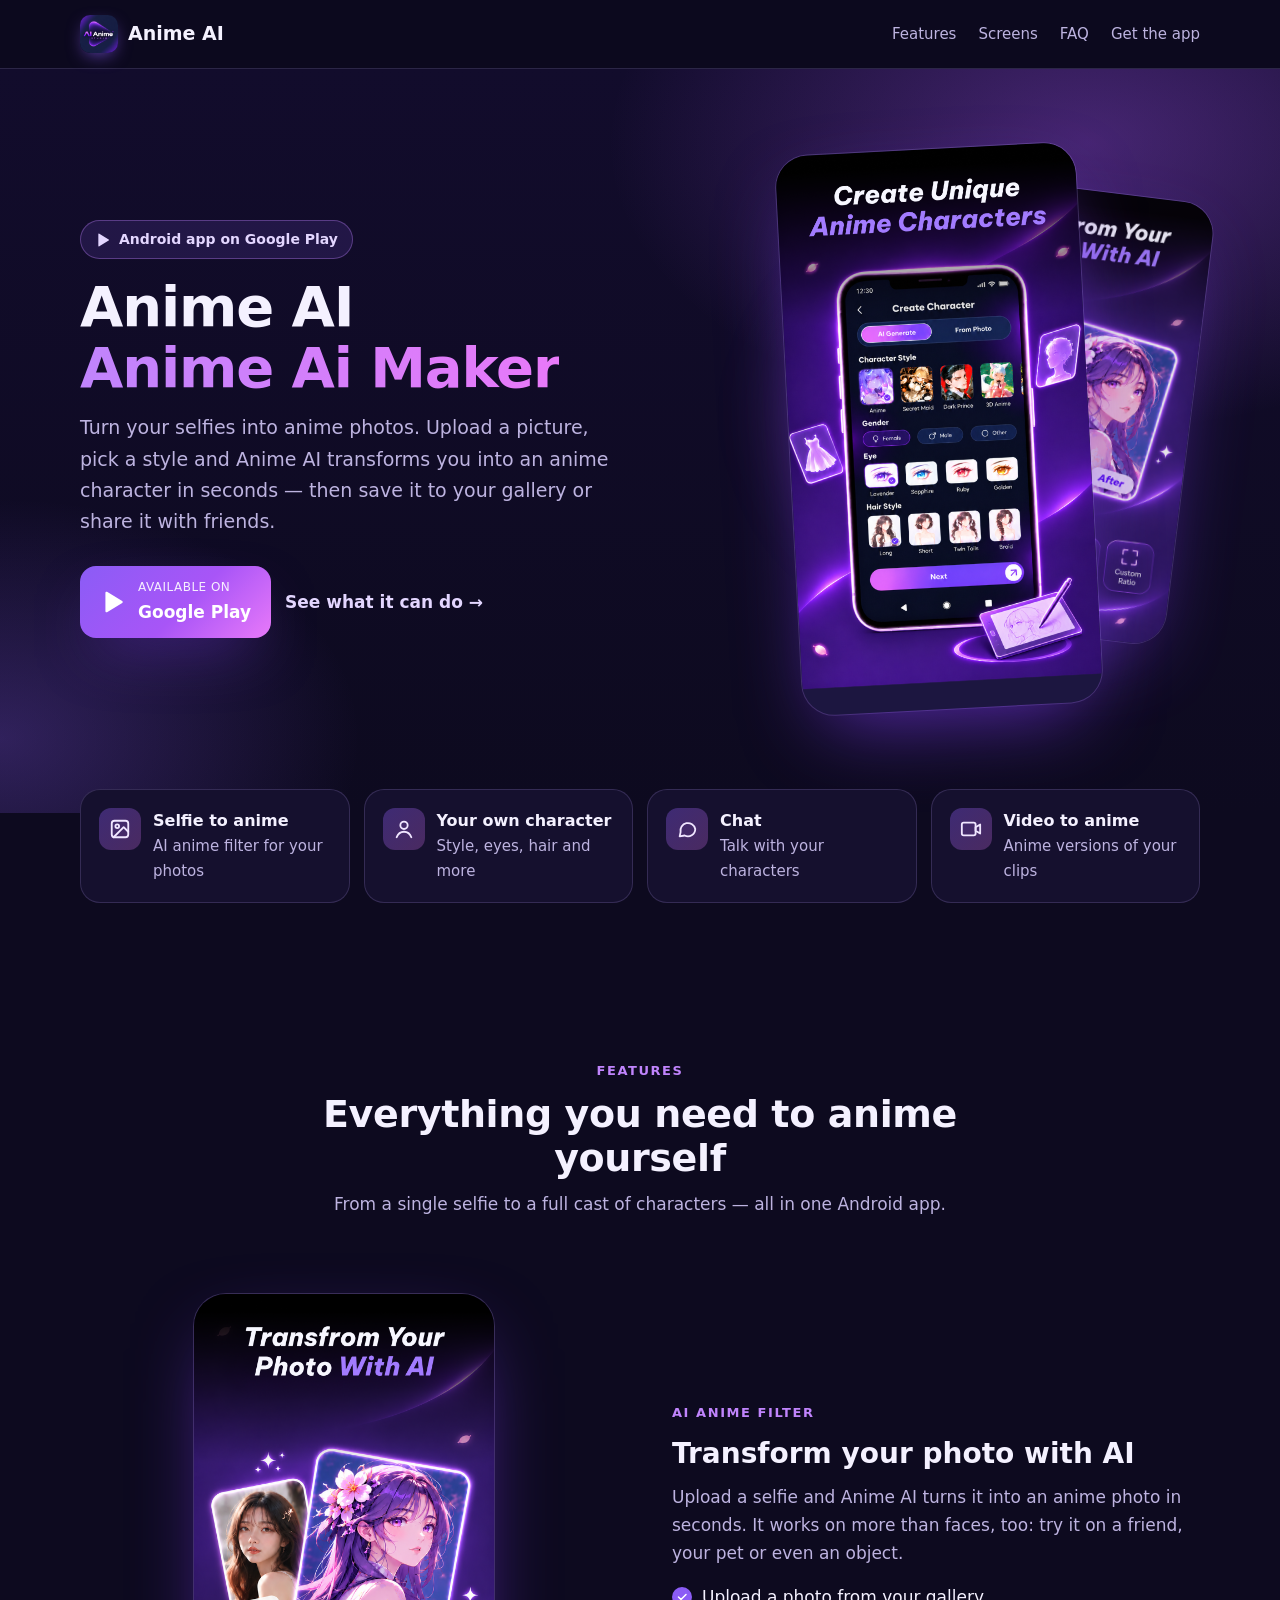
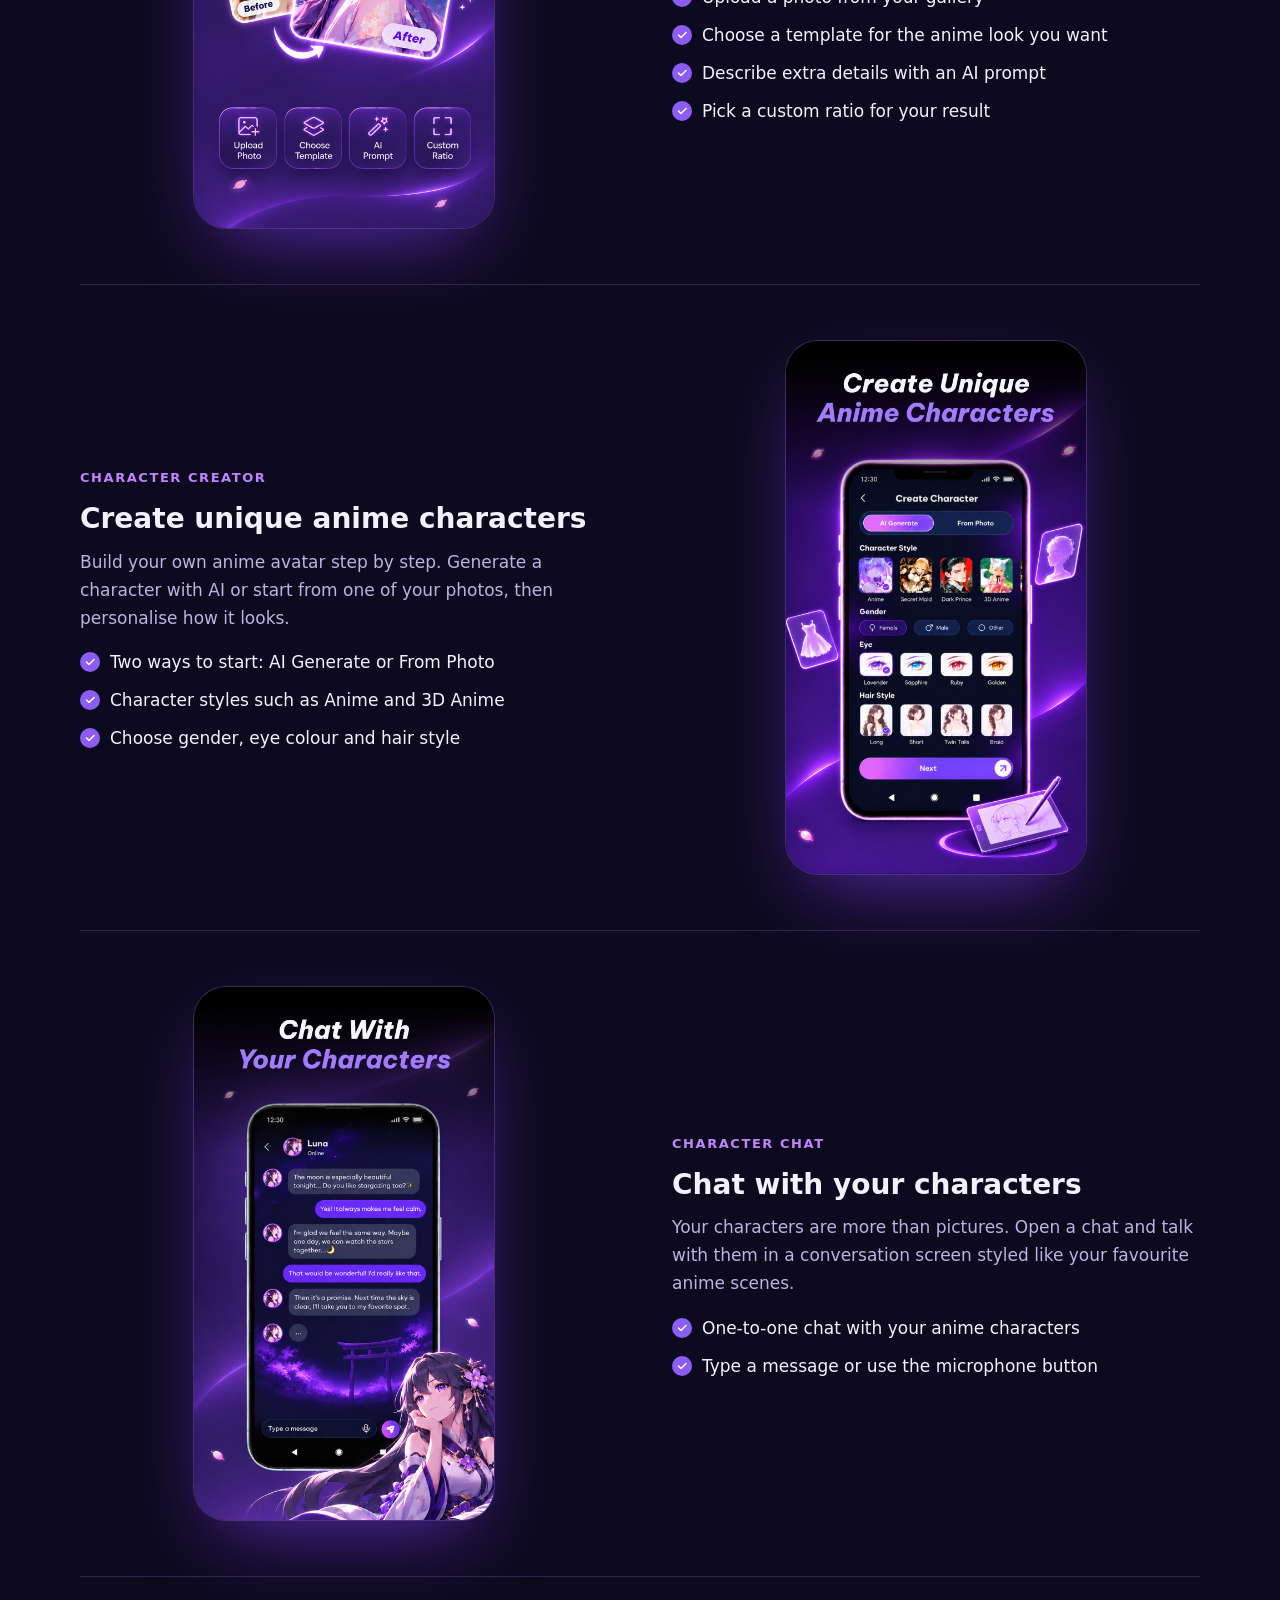
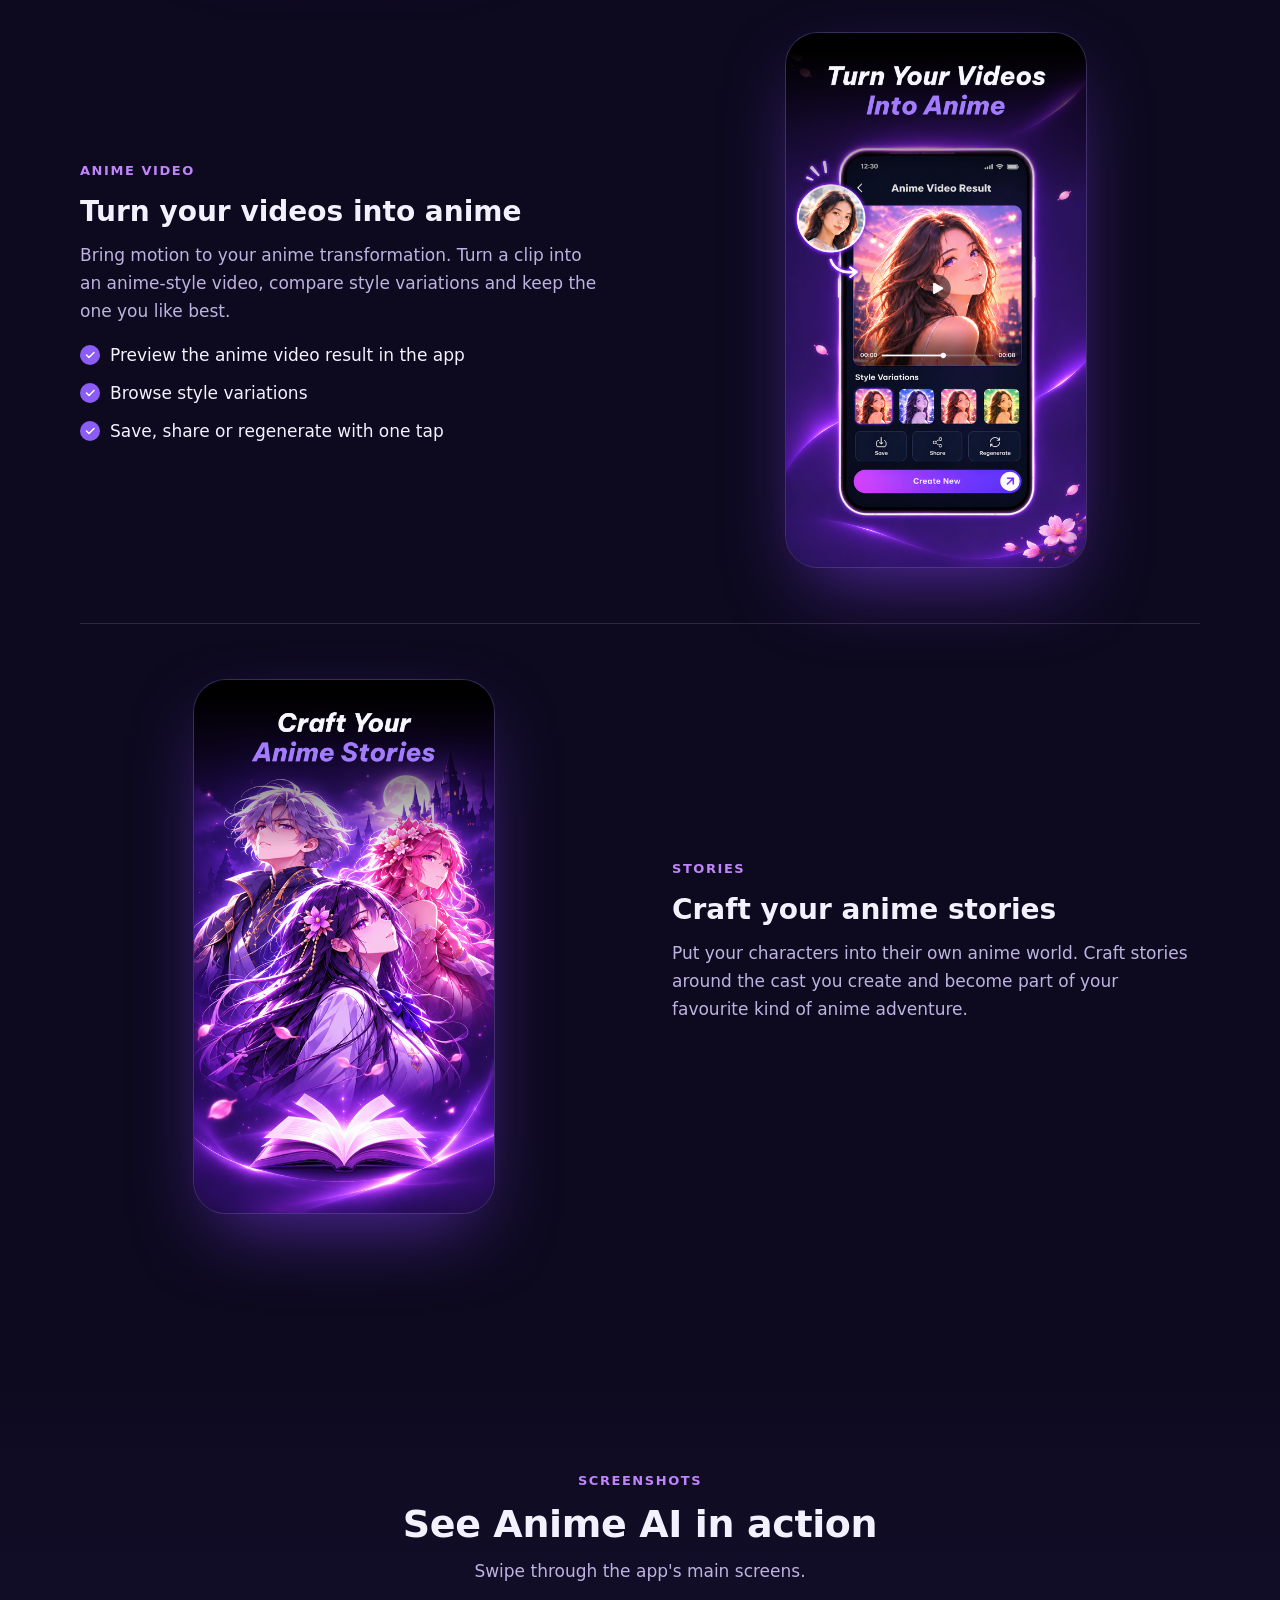
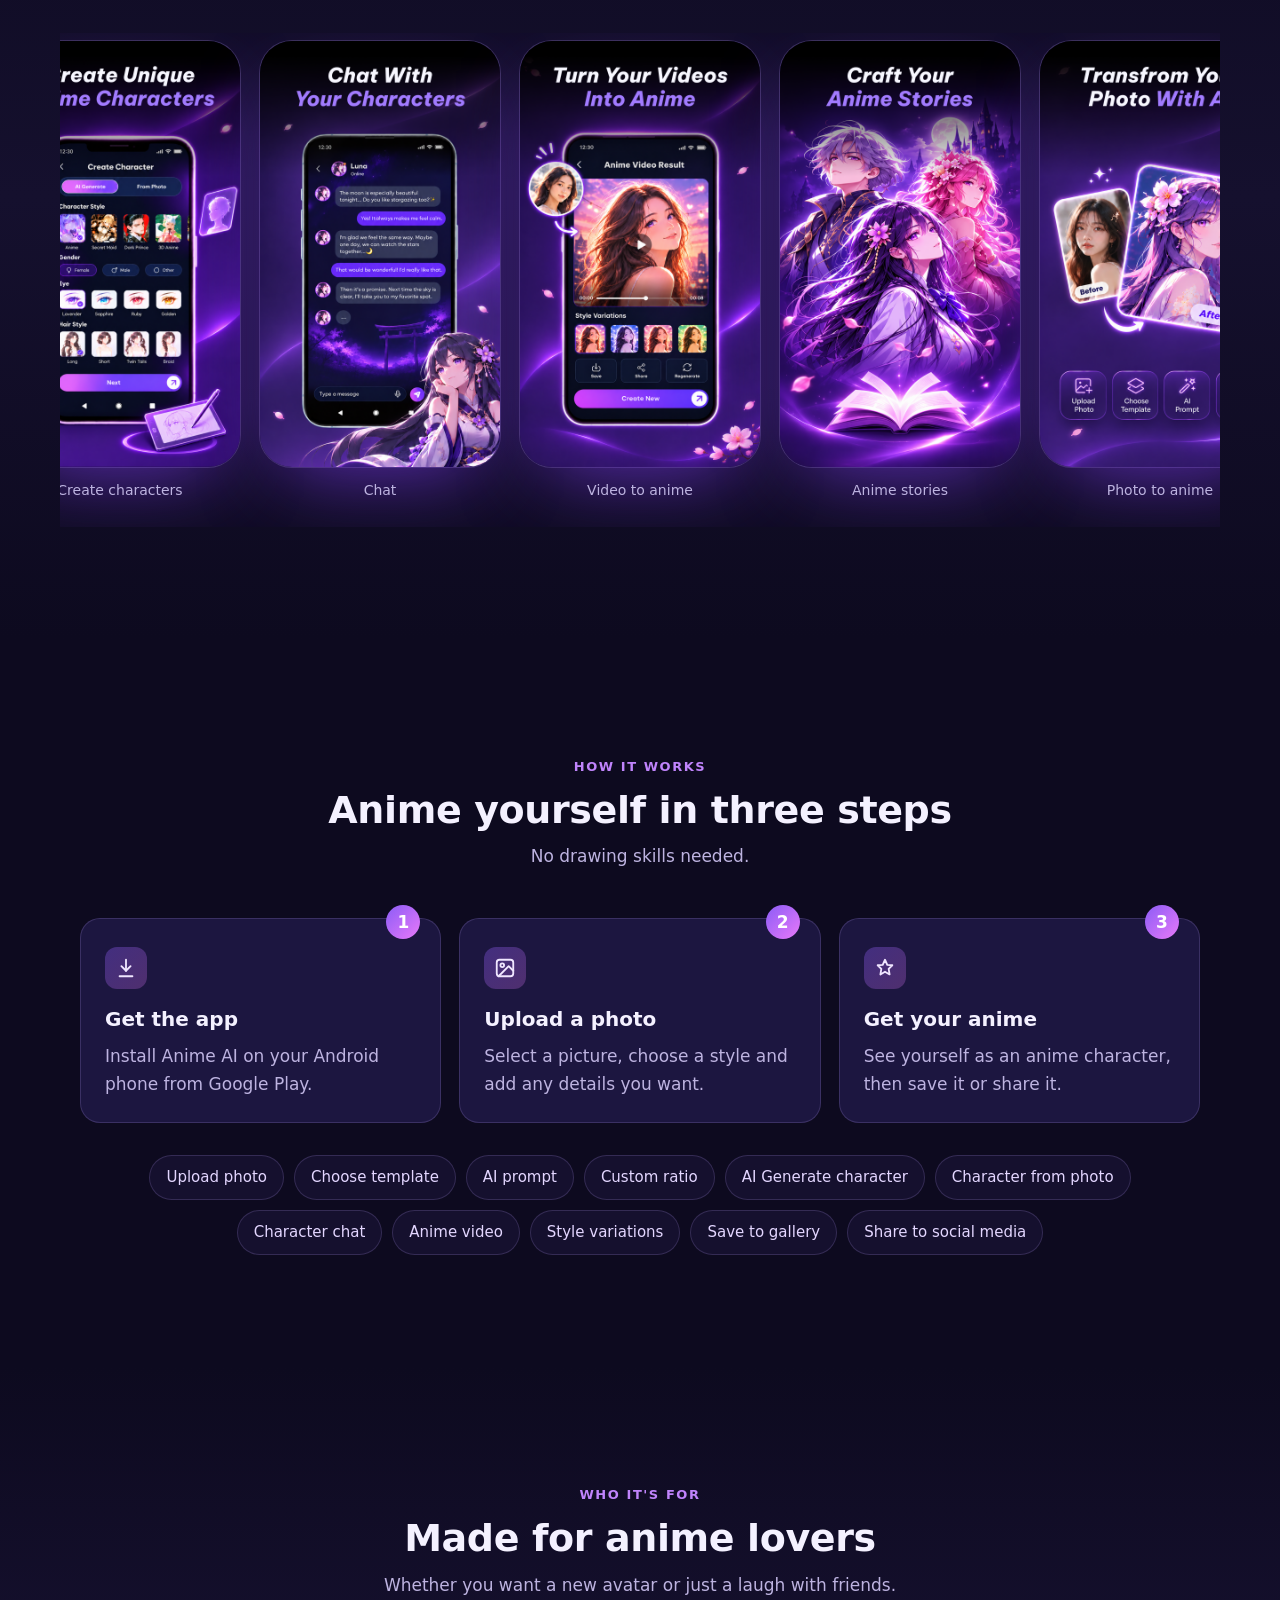
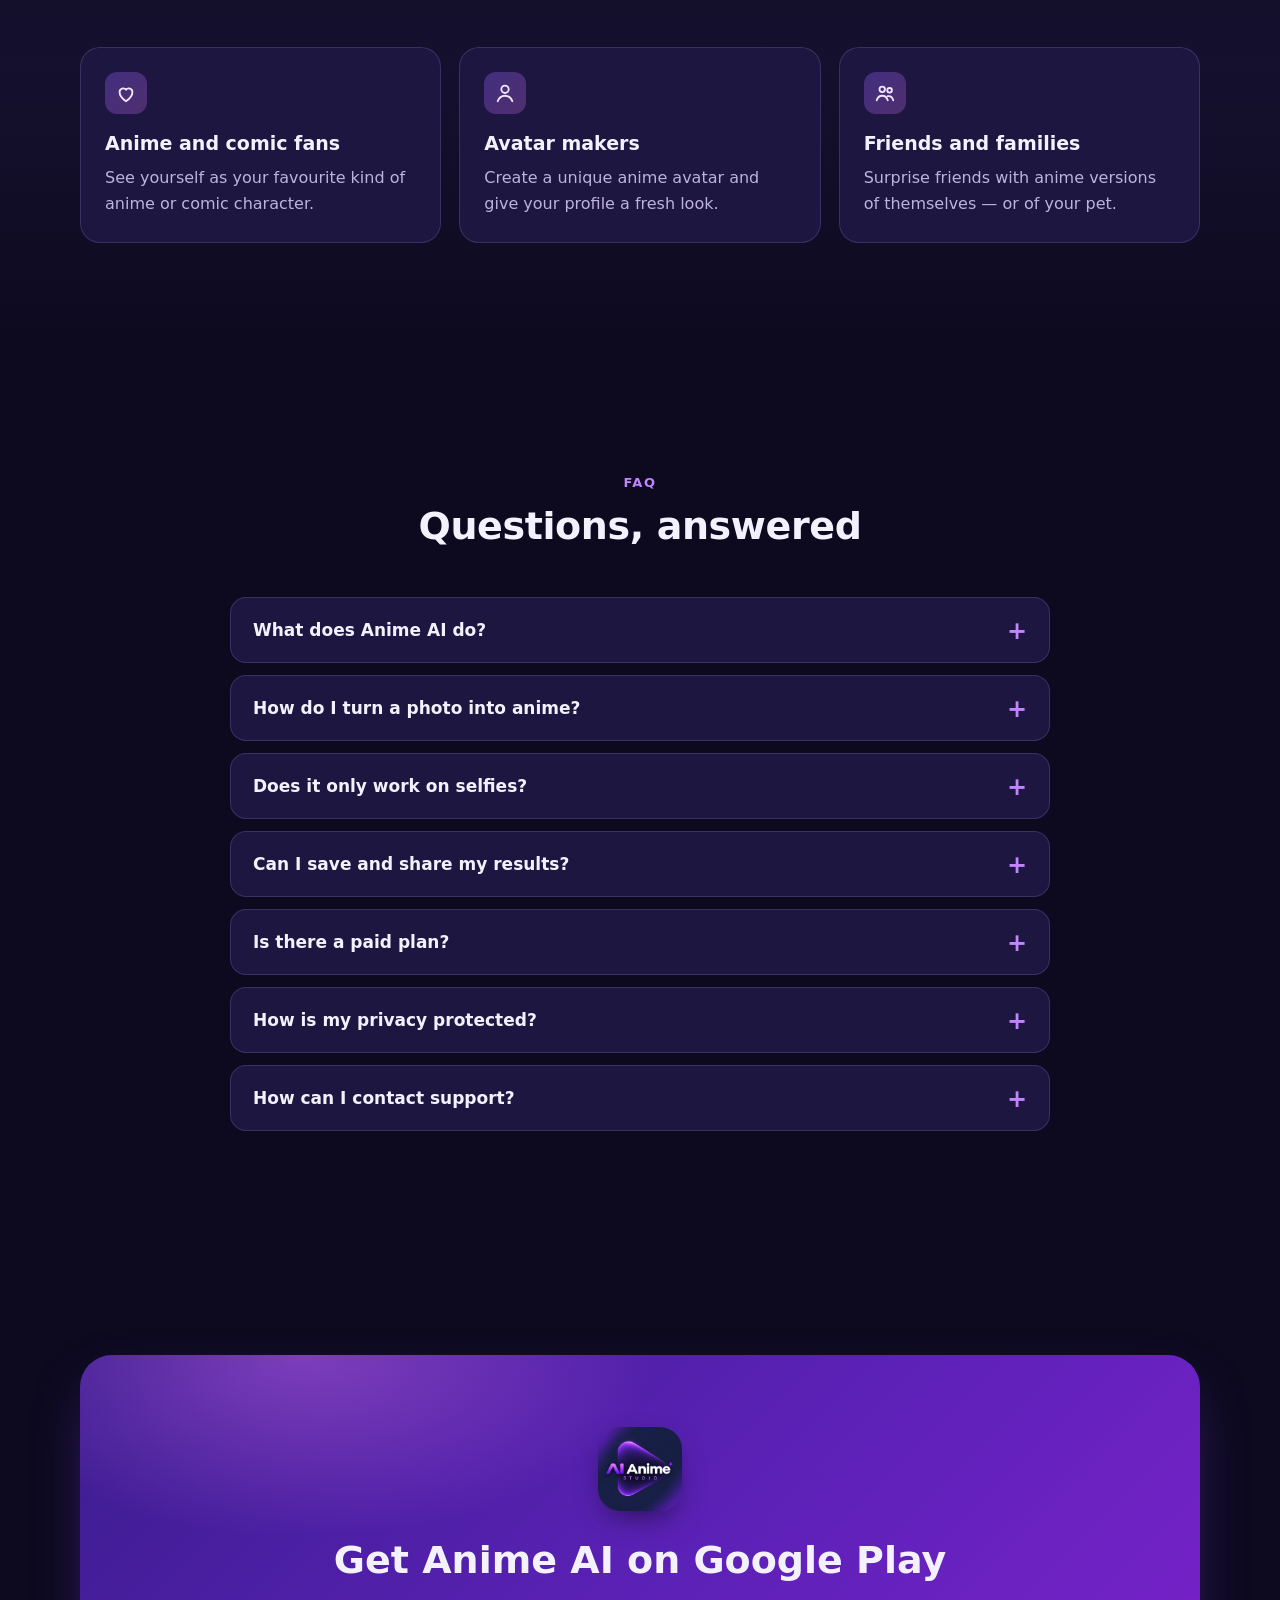
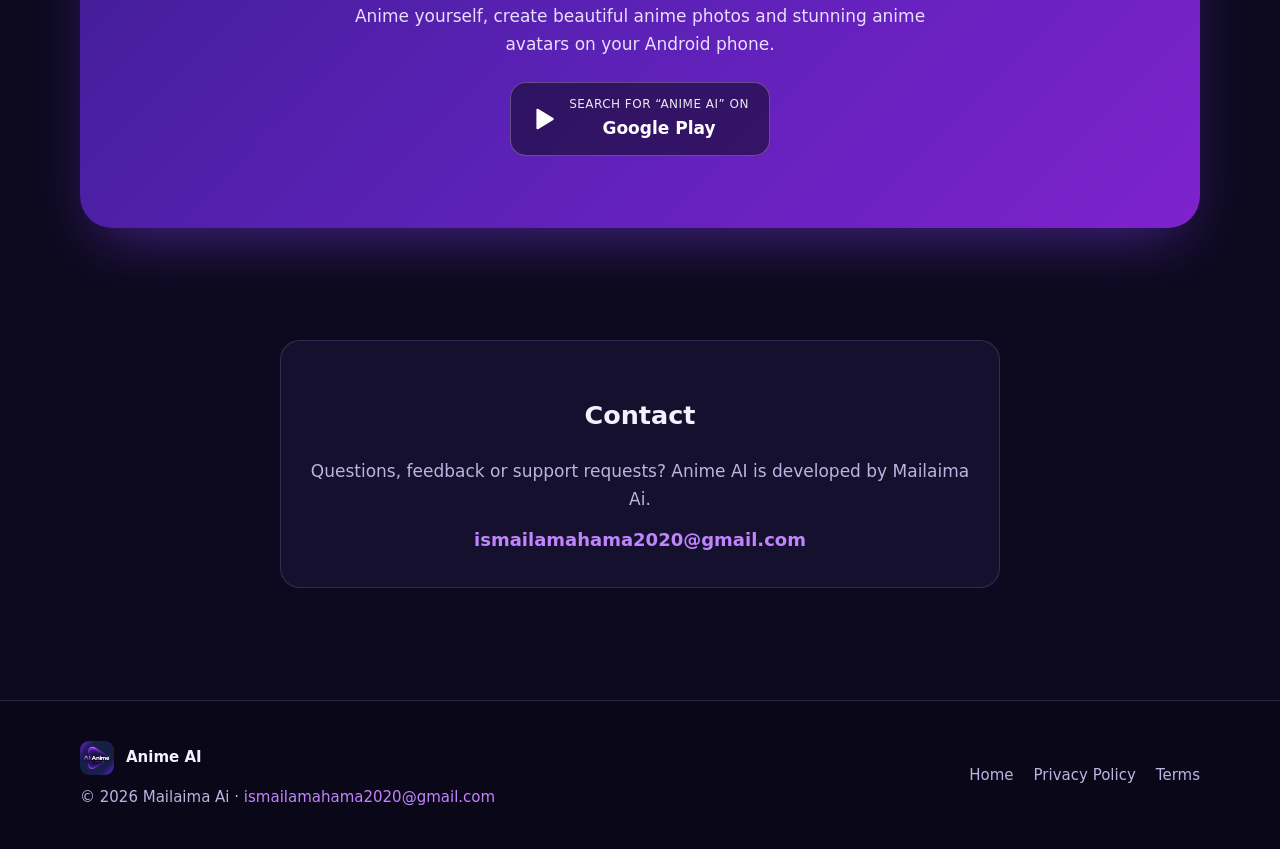
==== index.html @ 6a34b919 "CODE12OPS-1356: Web 592Y: trang giới thiệu, chính sách, điều khoản, app-ads.txt CODE12 run b6806207-" ====
<!doctype html>
<html lang="en">
<head>
  <meta charset="utf-8">
  <meta name="viewport" content="width=device-width, initial-scale=1">
  <title>Anime AI — Anime Ai Maker: turn selfies into anime | Android App on Google Play</title>
  <meta name="description" content="Anime AI is an Android app on Google Play that turns your selfies into anime photos. Transform photos with AI, create unique anime characters, chat with them and turn videos into anime.">
  <meta name="theme-color" content="#0d0a1f">
  <link rel="icon" type="image/png" href="assets/img/app-icon.png">
  <link rel="icon" type="image/svg+xml" href="assets/icon.svg">
  <link rel="apple-touch-icon" href="assets/img/app-icon.png">
  <meta property="og:type" content="website">
  <meta property="og:title" content="Anime AI — Anime Ai Maker | Android App on Google Play">
  <meta property="og:description" content="Turn selfies into anime photos and create your own anime characters with AI. An Android app on Google Play.">
  <meta property="og:image" content="assets/img/app-icon.png">
  <meta name="twitter:card" content="summary">
  <link rel="stylesheet" href="assets/style.css">
  <script type="application/ld+json">
  {
    "@context": "https://schema.org",
    "@type": "SoftwareApplication",
    "name": "Anime AI",
    "alternateName": "Anime Ai Maker",
    "operatingSystem": "Android",
    "applicationCategory": "MultimediaApplication",
    "description": "Anime AI turns selfies into anime photos. Transform your photos with AI, create unique anime characters, chat with them and turn videos into anime.",
    "image": "assets/img/app-icon.png",
    "author": { "@type": "Organization", "name": "Mailaima Ai", "email": "ismailamahama2020@gmail.com" }
  }
  </script>
</head>
<body>
  <a class="skip-link" href="#main">Skip to content</a>

  <header class="site-header">
    <div class="container">
      <a class="brand" href="index.html">
        <img src="assets/img/app-icon.png" alt="Anime AI app icon" width="38" height="38">
        <span>Anime AI</span>
      </a>
      <nav class="nav" aria-label="Main">
        <a class="nav-hide-sm" href="#features">Features</a>
        <a class="nav-hide-sm" href="#screens">Screens</a>
        <a class="nav-hide-sm" href="#faq">FAQ</a>
        <a href="#get-the-app">Get the app</a>
      </nav>
    </div>
  </header>

  <main id="main">
    <!-- Hero -->
    <section class="hero">
      <div class="container">
        <div class="hero-copy">
          <span class="pill">
            <svg viewBox="0 0 24 24" fill="currentColor" aria-hidden="true"><path d="M5 3.5v17a1 1 0 0 0 1.5.86l14-8.5a1 1 0 0 0 0-1.72l-14-8.5A1 1 0 0 0 5 3.5z"/></svg>
            Android app on Google Play
          </span>
          <h1>Anime AI<br><span class="grad">Anime Ai Maker</span></h1>
          <p class="lead">Turn your selfies into anime photos. Upload a picture, pick a style and Anime AI transforms you into an anime character in seconds — then save it to your gallery or share it with friends.</p>
          <div class="hero-actions">
            <span class="store-note">
              <svg viewBox="0 0 24 24" fill="currentColor" aria-hidden="true"><path d="M5 3.5v17a1 1 0 0 0 1.5.86l14-8.5a1 1 0 0 0 0-1.72l-14-8.5A1 1 0 0 0 5 3.5z"/></svg>
              <span><small>Available on</small>Google Play</span>
            </span>
            <a class="text-link" href="#features">See what it can do &rarr;</a>
          </div>
        </div>
        <div class="hero-visual">
          <div class="glow" aria-hidden="true"></div>
          <div class="shot front">
            <img src="assets/img/screenshot-01.png" alt="Anime AI Create Character screen with character style, gender, eye colour and hair style options" width="1080" height="1920" fetchpriority="high">
          </div>
          <div class="shot back">
            <img src="assets/img/screenshot-05.png" alt="Before and after: a selfie transformed into an anime portrait with Anime AI" width="1080" height="1920">
          </div>
        </div>
      </div>
    </section>

    <!-- Highlights -->
    <section class="highlights" aria-label="Highlights">
      <div class="container">
        <ul>
          <li>
            <span class="icon-badge"><svg viewBox="0 0 24 24" fill="none" stroke="currentColor" stroke-width="2" stroke-linecap="round" stroke-linejoin="round" aria-hidden="true"><rect x="3" y="3" width="18" height="18" rx="3"/><circle cx="9" cy="9" r="2"/><path d="M21 15l-5-5L5 21"/></svg></span>
            <span><strong>Selfie to anime</strong>AI anime filter for your photos</span>
          </li>
          <li>
            <span class="icon-badge"><svg viewBox="0 0 24 24" fill="none" stroke="currentColor" stroke-width="2" stroke-linecap="round" stroke-linejoin="round" aria-hidden="true"><circle cx="12" cy="8" r="4"/><path d="M4 21c1.5-4 4.5-6 8-6s6.5 2 8 6"/></svg></span>
            <span><strong>Your own character</strong>Style, eyes, hair and more</span>
          </li>
          <li>
            <span class="icon-badge"><svg viewBox="0 0 24 24" fill="none" stroke="currentColor" stroke-width="2" stroke-linecap="round" stroke-linejoin="round" aria-hidden="true"><path d="M21 12a8 8 0 0 1-11.6 7.1L4 20l1-4.6A8 8 0 1 1 21 12z"/></svg></span>
            <span><strong>Chat</strong>Talk with your characters</span>
          </li>
          <li>
            <span class="icon-badge"><svg viewBox="0 0 24 24" fill="none" stroke="currentColor" stroke-width="2" stroke-linecap="round" stroke-linejoin="round" aria-hidden="true"><rect x="2" y="5" width="15" height="14" rx="2"/><path d="M17 10l5-3v10l-5-3z"/></svg></span>
            <span><strong>Video to anime</strong>Anime versions of your clips</span>
          </li>
        </ul>
      </div>
    </section>

    <!-- Features -->
    <section class="section" id="features">
      <div class="container">
        <div class="section-head">
          <span class="eyebrow">Features</span>
          <h2>Everything you need to anime yourself</h2>
          <p>From a single selfie to a full cast of characters — all in one Android app.</p>
        </div>

        <article class="feature">
          <div class="feature-media">
            <div class="shot">
              <img src="assets/img/screenshot-05.png" alt="Anime AI turning a portrait photo into an anime illustration, with Upload Photo, Choose Template, AI Prompt and Custom Ratio options" width="1080" height="1920" loading="lazy">
            </div>
          </div>
          <div class="feature-copy">
            <span class="eyebrow">AI anime filter</span>
            <h3>Transform your photo with AI</h3>
            <p>Upload a selfie and Anime AI turns it into an anime photo in seconds. It works on more than faces, too: try it on a friend, your pet or even an object.</p>
            <ul class="checks">
              <li>Upload a photo from your gallery</li>
              <li>Choose a template for the anime look you want</li>
              <li>Describe extra details with an AI prompt</li>
              <li>Pick a custom ratio for your result</li>
            </ul>
          </div>
        </article>

        <article class="feature reverse">
          <div class="feature-media">
            <div class="shot">
              <img src="assets/img/screenshot-01.png" alt="Create Character screen in Anime AI with AI Generate and From Photo tabs, character styles, gender, eye and hair style choices" width="1080" height="1920" loading="lazy">
            </div>
          </div>
          <div class="feature-copy">
            <span class="eyebrow">Character creator</span>
            <h3>Create unique anime characters</h3>
            <p>Build your own anime avatar step by step. Generate a character with AI or start from one of your photos, then personalise how it looks.</p>
            <ul class="checks">
              <li>Two ways to start: AI Generate or From Photo</li>
              <li>Character styles such as Anime and 3D Anime</li>
              <li>Choose gender, eye colour and hair style</li>
            </ul>
          </div>
        </article>

        <article class="feature">
          <div class="feature-media">
            <div class="shot">
              <img src="assets/img/screenshot-02.png" alt="Chat screen in Anime AI showing a conversation with an anime character named Luna" width="1080" height="1920" loading="lazy">
            </div>
          </div>
          <div class="feature-copy">
            <span class="eyebrow">Character chat</span>
            <h3>Chat with your characters</h3>
            <p>Your characters are more than pictures. Open a chat and talk with them in a conversation screen styled like your favourite anime scenes.</p>
            <ul class="checks">
              <li>One-to-one chat with your anime characters</li>
              <li>Type a message or use the microphone button</li>
            </ul>
          </div>
        </article>

        <article class="feature reverse">
          <div class="feature-media">
            <div class="shot">
              <img src="assets/img/screenshot-03.png" alt="Anime Video Result screen in Anime AI with style variations and Save, Share and Regenerate buttons" width="1080" height="1920" loading="lazy">
            </div>
          </div>
          <div class="feature-copy">
            <span class="eyebrow">Anime video</span>
            <h3>Turn your videos into anime</h3>
            <p>Bring motion to your anime transformation. Turn a clip into an anime-style video, compare style variations and keep the one you like best.</p>
            <ul class="checks">
              <li>Preview the anime video result in the app</li>
              <li>Browse style variations</li>
              <li>Save, share or regenerate with one tap</li>
            </ul>
          </div>
        </article>

        <article class="feature">
          <div class="feature-media">
            <div class="shot">
              <img src="assets/img/screenshot-04.png" alt="Anime-style illustration of three characters above an open glowing book, representing anime stories in Anime AI" width="1080" height="1920" loading="lazy">
            </div>
          </div>
          <div class="feature-copy">
            <span class="eyebrow">Stories</span>
            <h3>Craft your anime stories</h3>
            <p>Put your characters into their own anime world. Craft stories around the cast you create and become part of your favourite kind of anime adventure.</p>
          </div>
        </article>
      </div>
    </section>

    <!-- Gallery -->
    <section class="section alt" id="screens">
      <div class="container">
        <div class="section-head">
          <span class="eyebrow">Screenshots</span>
          <h2>See Anime AI in action</h2>
          <p>Swipe through the app's main screens.</p>
        </div>
        <div class="gallery" tabindex="0" aria-label="Anime AI screenshots">
          <figure>
            <div class="shot"><img src="assets/img/screenshot-01.png" alt="Create unique anime characters" width="1080" height="1920" loading="lazy"></div>
            <figcaption>Create characters</figcaption>
          </figure>
          <figure>
            <div class="shot"><img src="assets/img/screenshot-02.png" alt="Chat with your characters" width="1080" height="1920" loading="lazy"></div>
            <figcaption>Chat</figcaption>
          </figure>
          <figure>
            <div class="shot"><img src="assets/img/screenshot-03.png" alt="Turn your videos into anime" width="1080" height="1920" loading="lazy"></div>
            <figcaption>Video to anime</figcaption>
          </figure>
          <figure>
            <div class="shot"><img src="assets/img/screenshot-04.png" alt="Craft your anime stories" width="1080" height="1920" loading="lazy"></div>
            <figcaption>Anime stories</figcaption>
          </figure>
          <figure>
            <div class="shot"><img src="assets/img/screenshot-05.png" alt="Transform your photo with AI" width="1080" height="1920" loading="lazy"></div>
            <figcaption>Photo to anime</figcaption>
          </figure>
        </div>
      </div>
    </section>

    <!-- How it works -->
    <section class="section" id="how">
      <div class="container">
        <div class="section-head">
          <span class="eyebrow">How it works</span>
          <h2>Anime yourself in three steps</h2>
          <p>No drawing skills needed.</p>
        </div>
        <ol class="steps">
          <li>
            <span class="icon-badge"><svg viewBox="0 0 24 24" fill="none" stroke="currentColor" stroke-width="2" stroke-linecap="round" stroke-linejoin="round" aria-hidden="true"><path d="M12 3v12"/><path d="M7 10l5 5 5-5"/><path d="M5 21h14"/></svg></span>
            <h3>Get the app</h3>
            <p>Install Anime AI on your Android phone from Google Play.</p>
          </li>
          <li>
            <span class="icon-badge"><svg viewBox="0 0 24 24" fill="none" stroke="currentColor" stroke-width="2" stroke-linecap="round" stroke-linejoin="round" aria-hidden="true"><rect x="3" y="3" width="18" height="18" rx="3"/><circle cx="9" cy="9" r="2"/><path d="M21 15l-5-5L5 21"/></svg></span>
            <h3>Upload a photo</h3>
            <p>Select a picture, choose a style and add any details you want.</p>
          </li>
          <li>
            <span class="icon-badge"><svg viewBox="0 0 24 24" fill="none" stroke="currentColor" stroke-width="2" stroke-linecap="round" stroke-linejoin="round" aria-hidden="true"><path d="M12 3l2.5 5.5L20 9l-4 4 1 6-5-3-5 3 1-6-4-4 5.5-.5z"/></svg></span>
            <h3>Get your anime</h3>
            <p>See yourself as an anime character, then save it or share it.</p>
          </li>
        </ol>

        <ul class="functions" aria-label="App functions">
          <li>Upload photo</li>
          <li>Choose template</li>
          <li>AI prompt</li>
          <li>Custom ratio</li>
          <li>AI Generate character</li>
          <li>Character from photo</li>
          <li>Character chat</li>
          <li>Anime video</li>
          <li>Style variations</li>
          <li>Save to gallery</li>
          <li>Share to social media</li>
        </ul>
      </div>
    </section>

    <!-- Who it's for -->
    <section class="section alt" id="for-who">
      <div class="container">
        <div class="section-head">
          <span class="eyebrow">Who it's for</span>
          <h2>Made for anime lovers</h2>
          <p>Whether you want a new avatar or just a laugh with friends.</p>
        </div>
        <div class="cards">
          <div class="card">
            <span class="icon-badge"><svg viewBox="0 0 24 24" fill="none" stroke="currentColor" stroke-width="2" stroke-linecap="round" stroke-linejoin="round" aria-hidden="true"><path d="M12 21s-7-4.5-7-10a4 4 0 0 1 7-2.6A4 4 0 0 1 19 11c0 5.5-7 10-7 10z"/></svg></span>
            <h3>Anime and comic fans</h3>
            <p>See yourself as your favourite kind of anime or comic character.</p>
          </div>
          <div class="card">
            <span class="icon-badge"><svg viewBox="0 0 24 24" fill="none" stroke="currentColor" stroke-width="2" stroke-linecap="round" stroke-linejoin="round" aria-hidden="true"><circle cx="12" cy="8" r="4"/><path d="M4 21c1.5-4 4.5-6 8-6s6.5 2 8 6"/></svg></span>
            <h3>Avatar makers</h3>
            <p>Create a unique anime avatar and give your profile a fresh look.</p>
          </div>
          <div class="card">
            <span class="icon-badge"><svg viewBox="0 0 24 24" fill="none" stroke="currentColor" stroke-width="2" stroke-linecap="round" stroke-linejoin="round" aria-hidden="true"><circle cx="9" cy="8" r="3"/><circle cx="17" cy="9" r="2.5"/><path d="M3 20c1-3.5 3.3-5 6-5s5 1.5 6 5"/><path d="M15 15.5c2.5-.5 5 .8 6 4.5"/></svg></span>
            <h3>Friends and families</h3>
            <p>Surprise friends with anime versions of themselves — or of your pet.</p>
          </div>
        </div>
      </div>
    </section>

    <!-- FAQ -->
    <section class="section" id="faq">
      <div class="container">
        <div class="section-head">
          <span class="eyebrow">FAQ</span>
          <h2>Questions, answered</h2>
        </div>
        <div class="faq">
          <details>
            <summary>What does Anime AI do?</summary>
            <p>Anime AI is an AI anime filter for Android. It turns your selfies into anime photos and helps you create a unique anime avatar based on your pictures.</p>
          </details>
          <details>
            <summary>How do I turn a photo into anime?</summary>
            <p>Select a picture, choose a style and let the app work. Your anime version is ready in seconds. You can also describe details you would like to add to your anime photo.</p>
          </details>
          <details>
            <summary>Does it only work on selfies?</summary>
            <p>No. Whether it's your friend, your pet or an object, Anime AI can turn the photo into an anime-styled picture.</p>
          </details>
          <details>
            <summary>Can I save and share my results?</summary>
            <p>Yes. Save your anime photo to your gallery or share it with your friends on social media.</p>
          </details>
          <details>
            <summary>Is there a paid plan?</summary>
            <p>Anime AI offers an optional subscription. Purchases are handled by Google Play, and you can manage or cancel a subscription at any time in your Google Play account settings. See our <a href="terms.html#subscriptions">Terms of Use</a> for details.</p>
          </details>
          <details>
            <summary>How is my privacy protected?</summary>
            <p>Please read our <a href="policies.html">Privacy Policy</a> to learn which services the app uses and how you can contact us about your data.</p>
          </details>
          <details>
            <summary>How can I contact support?</summary>
            <p>Email us at <a href="mailto:ismailamahama2020@gmail.com">ismailamahama2020@gmail.com</a> and we will get back to you.</p>
          </details>
        </div>
      </div>
    </section>

    <!-- Get the app -->
    <section class="section" id="get-the-app">
      <div class="container">
        <div class="cta">
          <img src="assets/img/app-icon.png" alt="Anime AI app icon" width="84" height="84" loading="lazy">
          <h2>Get Anime AI on Google Play</h2>
          <p>Anime yourself, create beautiful anime photos and stunning anime avatars on your Android phone.</p>
          <span class="store-note">
            <svg viewBox="0 0 24 24" fill="currentColor" aria-hidden="true"><path d="M5 3.5v17a1 1 0 0 0 1.5.86l14-8.5a1 1 0 0 0 0-1.72l-14-8.5A1 1 0 0 0 5 3.5z"/></svg>
            <span><small>Search for &ldquo;Anime AI&rdquo; on</small>Google Play</span>
          </span>
        </div>
      </div>
    </section>

    <!-- Contact -->
    <section class="section" id="contact" style="padding-top:0">
      <div class="container">
        <div class="contact-box">
          <h2>Contact</h2>
          <p>Questions, feedback or support requests? Anime AI is developed by Mailaima Ai.</p>
          <a href="mailto:ismailamahama2020@gmail.com">ismailamahama2020@gmail.com</a>
        </div>
      </div>
    </section>
  </main>

  <footer class="site-footer">
    <div class="container">
      <div>
        <div class="footer-brand">
          <img src="assets/img/app-icon.png" alt="" width="34" height="34" loading="lazy">
          <span>Anime AI</span>
        </div>
        <p style="margin-top:10px">&copy; 2026 Mailaima Ai &middot; <a href="mailto:ismailamahama2020@gmail.com">ismailamahama2020@gmail.com</a></p>
      </div>
      <nav class="footer-links" aria-label="Footer">
        <a href="index.html">Home</a>
        <a href="policies.html">Privacy Policy</a>
        <a href="terms.html">Terms</a>
      </nav>
    </div>
  </footer>
</body>
</html>
---- assets/style.css ----
/* Anime AI — palette taken from the app icon and store screenshots (deep navy-violet background, glowing violet accents) */
:root {
  --brand: #8b5cf6;
  --brand-2: #c084fc;
  --brand-3: #e879f9;
  --bg: #0d0a1f;
  --bg-2: #15102e;
  --surface: #1c1640;
  --surface-2: #251c52;
  --line: rgba(196, 167, 255, 0.18);
  --text: #f4f1ff;
  --muted: #bdb3e0;
  --radius: 20px;
  --radius-lg: 32px;
  --shadow: 0 24px 60px -20px rgba(124, 58, 237, 0.55);
  --container: 1160px;
  --font: system-ui, -apple-system, "Segoe UI", Roboto, "Helvetica Neue", Arial, sans-serif;
}

*,
*::before,
*::after { box-sizing: border-box; }

html { scroll-behavior: smooth; }

body {
  margin: 0;
  font-family: var(--font);
  font-size: 17px;
  line-height: 1.65;
  color: var(--text);
  background: var(--bg);
  -webkit-font-smoothing: antialiased;
}

img { max-width: 100%; height: auto; display: block; }

a { color: var(--brand-2); text-decoration: none; }
a:hover { color: #fff; }
a:focus-visible, button:focus-visible, summary:focus-visible {
  outline: 2px solid var(--brand-2);
  outline-offset: 3px;
  border-radius: 6px;
}

.container { width: 100%; max-width: var(--container); margin: 0 auto; padding: 0 20px; }

.skip-link {
  position: absolute; left: -999px; top: 8px;
  background: var(--brand); color: #fff; padding: 8px 14px; border-radius: 8px; z-index: 100;
}
.skip-link:focus { left: 8px; }

/* ---------- Header ---------- */
.site-header {
  position: sticky; top: 0; z-index: 50;
  background: rgba(13, 10, 31, 0.82);
  backdrop-filter: blur(14px);
  -webkit-backdrop-filter: blur(14px);
  border-bottom: 1px solid var(--line);
}
.site-header .container { display: flex; align-items: center; justify-content: space-between; height: 68px; gap: 16px; }
.brand { display: flex; align-items: center; gap: 10px; color: var(--text); font-weight: 700; font-size: 19px; }
.brand img { width: 38px; height: 38px; border-radius: 10px; box-shadow: 0 6px 18px -6px rgba(139, 92, 246, 0.8); }
.nav { display: flex; gap: 22px; align-items: center; }
.nav a { color: var(--muted); font-size: 15px; font-weight: 500; }
.nav a:hover { color: #fff; }
.nav .nav-hide-sm { display: none; }

/* ---------- Buttons / badges ---------- */
.pill {
  display: inline-flex; align-items: center; gap: 8px;
  padding: 7px 14px; border-radius: 999px;
  background: rgba(139, 92, 246, 0.14);
  border: 1px solid rgba(192, 132, 252, 0.35);
  color: #e3d6ff; font-size: 14px; font-weight: 600;
}
.pill svg { width: 16px; height: 16px; }

.store-note {
  display: inline-flex; align-items: center; gap: 12px;
  padding: 12px 20px; border-radius: 16px;
  background: linear-gradient(135deg, var(--brand) 0%, #a855f7 55%, var(--brand-3) 100%);
  color: #fff; font-weight: 700; box-shadow: var(--shadow);
}
.store-note svg { width: 26px; height: 26px; flex: none; }
.store-note small { display: block; font-weight: 500; font-size: 12px; opacity: 0.9; letter-spacing: 0.04em; text-transform: uppercase; }

/* ---------- Hero ---------- */
.hero {
  position: relative; overflow: hidden;
  padding: 56px 0 72px;
  background:
    radial-gradient(800px 480px at 85% 10%, rgba(168, 85, 247, 0.35), transparent 60%),
    radial-gradient(600px 400px at 0% 90%, rgba(139, 92, 246, 0.28), transparent 60%),
    linear-gradient(180deg, #120c2c 0%, var(--bg) 100%);
}
.hero .container { display: grid; gap: 48px; align-items: center; }
.hero h1 { font-size: 44px; line-height: 1.08; margin: 18px 0 14px; letter-spacing: -0.02em; }
.hero h1 .grad {
  background: linear-gradient(90deg, var(--brand-2), var(--brand-3));
  -webkit-background-clip: text; background-clip: text; color: transparent;
}
.hero .lead { font-size: 19px; color: var(--muted); max-width: 34em; margin: 0 0 28px; }
.hero-actions { display: flex; flex-wrap: wrap; gap: 14px; align-items: center; }
.text-link { font-weight: 600; color: #e3d6ff; display: inline-flex; gap: 6px; align-items: center; }

.hero-visual { position: relative; display: flex; justify-content: center; min-height: 420px; }
.shot {
  border-radius: var(--radius-lg);
  overflow: hidden;
  box-shadow: 0 30px 80px -24px rgba(124, 58, 237, 0.7), 0 0 0 1px rgba(196, 167, 255, 0.22);
  background: var(--surface);
}
.hero-visual .shot { width: 62%; max-width: 300px; }
.hero-visual .shot.front { position: relative; z-index: 2; transform: rotate(-3deg); }
.hero-visual .shot.back {
  position: absolute; z-index: 1; width: 52%; max-width: 250px;
  right: 2%; top: 40px; transform: rotate(7deg); opacity: 0.9;
}
.glow {
  position: absolute; width: 360px; height: 360px; border-radius: 50%;
  background: radial-gradient(circle, rgba(168, 85, 247, 0.55), transparent 70%);
  filter: blur(30px); top: 15%; left: 50%; transform: translateX(-50%); z-index: 0;
}

/* ---------- Highlights strip ---------- */
.highlights { padding: 0 0 40px; margin-top: -24px; position: relative; z-index: 3; }
.highlights ul {
  list-style: none; margin: 0; padding: 0;
  display: grid; grid-template-columns: 1fr 1fr; gap: 14px;
}
.highlights li {
  background: var(--bg-2); border: 1px solid var(--line); border-radius: var(--radius);
  padding: 18px; display: flex; gap: 12px; align-items: flex-start; font-size: 15px; color: var(--muted);
}
.highlights li strong { display: block; color: var(--text); font-size: 16px; }
.icon-badge {
  flex: none; width: 42px; height: 42px; border-radius: 12px;
  display: grid; place-items: center;
  background: linear-gradient(135deg, rgba(139, 92, 246, 0.35), rgba(232, 121, 249, 0.25));
  color: #f0e6ff;
}
.icon-badge svg { width: 22px; height: 22px; }

/* ---------- Sections ---------- */
.section { padding: 72px 0; }
.section.alt { background: linear-gradient(180deg, var(--bg) 0%, var(--bg-2) 50%, var(--bg) 100%); }
.section-head { text-align: center; max-width: 680px; margin: 0 auto 48px; }
.section-head h2 { font-size: 32px; line-height: 1.15; margin: 10px 0 10px; letter-spacing: -0.01em; }
.section-head p { color: var(--muted); margin: 0; }
.eyebrow { color: var(--brand-2); font-weight: 700; font-size: 13px; letter-spacing: 0.12em; text-transform: uppercase; }

/* Features (alternating) */
.feature { display: grid; gap: 32px; align-items: center; padding: 28px 0; }
.feature + .feature { border-top: 1px solid var(--line); padding-top: 56px; margin-top: 28px; }
.feature .shot { max-width: 300px; margin: 0 auto; transition: transform 0.35s ease; }
.feature .shot:hover { transform: translateY(-6px); }
.feature h3 { font-size: 28px; line-height: 1.2; margin: 12px 0 12px; }
.feature p { color: var(--muted); margin: 0 0 16px; max-width: 34em; }
.checks { list-style: none; margin: 0; padding: 0; display: grid; gap: 10px; }
.checks li { display: flex; gap: 10px; align-items: flex-start; }
.checks li::before {
  content: ""; flex: none; width: 20px; height: 20px; margin-top: 4px; border-radius: 50%;
  background: var(--brand) url("data:image/svg+xml,%3Csvg xmlns='http://www.w3.org/2000/svg' viewBox='0 0 24 24' fill='none' stroke='white' stroke-width='3' stroke-linecap='round' stroke-linejoin='round'%3E%3Cpath d='M5 12l5 5L20 7'/%3E%3C/svg%3E") center / 12px no-repeat;
}

/* Gallery */
.gallery {
  display: flex; gap: 20px; overflow-x: auto; scroll-snap-type: x mandatory;
  padding: 8px 20px 24px; margin: 0 -20px;
  scrollbar-color: var(--brand) transparent;
}
.gallery figure { flex: 0 0 68%; max-width: 260px; margin: 0; scroll-snap-align: center; }
.gallery figcaption { text-align: center; color: var(--muted); font-size: 14px; margin-top: 12px; }

/* Steps */
.steps { list-style: none; margin: 0; padding: 0; display: grid; gap: 18px; counter-reset: step; }
.steps li {
  position: relative; background: var(--surface); border: 1px solid var(--line);
  border-radius: var(--radius); padding: 28px 24px 24px;
}
.steps li::before {
  counter-increment: step; content: counter(step);
  position: absolute; top: -14px; right: 20px;
  width: 34px; height: 34px; border-radius: 50%; display: grid; place-items: center;
  background: linear-gradient(135deg, var(--brand), var(--brand-3)); font-weight: 800; color: #fff;
}
.steps h3 { margin: 14px 0 6px; font-size: 20px; }
.steps p { margin: 0; color: var(--muted); }

/* Audience cards */
.cards { display: grid; gap: 18px; }
.card {
  background: var(--surface); border: 1px solid var(--line); border-radius: var(--radius);
  padding: 24px; transition: border-color 0.25s ease, transform 0.25s ease;
}
.card:hover { border-color: rgba(192, 132, 252, 0.5); transform: translateY(-3px); }
.card h3 { margin: 14px 0 6px; font-size: 19px; }
.card p { margin: 0; color: var(--muted); font-size: 16px; }

/* Functions list */
.functions { list-style: none; padding: 0; margin: 32px 0 0; display: flex; flex-wrap: wrap; gap: 10px; justify-content: center; }
.functions li {
  padding: 9px 16px; border-radius: 999px; background: var(--bg-2); border: 1px solid var(--line);
  color: #e3d6ff; font-size: 15px;
}

/* FAQ */
.faq { max-width: 820px; margin: 0 auto; display: grid; gap: 12px; }
.faq details { background: var(--surface); border: 1px solid var(--line); border-radius: 16px; padding: 0 22px; }
.faq summary {
  cursor: pointer; list-style: none; padding: 18px 28px 18px 0; font-weight: 600; font-size: 17px; position: relative;
}
.faq summary::-webkit-details-marker { display: none; }
.faq summary::after {
  content: "+"; position: absolute; right: 0; top: 14px; font-size: 24px; color: var(--brand-2); transition: transform 0.2s ease;
}
.faq details[open] summary::after { transform: rotate(45deg); }
.faq details p { margin: 0 0 18px; color: var(--muted); }

/* CTA */
.cta {
  position: relative; overflow: hidden; text-align: center;
  border-radius: var(--radius-lg); padding: 56px 24px;
  background:
    radial-gradient(500px 260px at 20% 0%, rgba(232, 121, 249, 0.35), transparent 70%),
    linear-gradient(135deg, #3b1d8f 0%, #5b21b6 50%, #7e22ce 100%);
  box-shadow: var(--shadow);
}
.cta img { width: 84px; height: 84px; border-radius: 22px; margin: 0 auto 18px; box-shadow: 0 12px 30px -10px rgba(0, 0, 0, 0.6); }
.cta h2 { font-size: 32px; margin: 0 0 10px; }
.cta p { color: #e9defe; max-width: 34em; margin: 0 auto 24px; }
.cta .store-note { background: rgba(13, 10, 31, 0.55); border: 1px solid rgba(255, 255, 255, 0.25); box-shadow: none; }

/* Contact */
.contact-box {
  max-width: 720px; margin: 0 auto; text-align: center;
  background: var(--bg-2); border: 1px solid var(--line); border-radius: var(--radius); padding: 32px 24px;
}
.contact-box p { color: var(--muted); margin: 0 0 12px; }
.contact-box a { font-weight: 700; font-size: 18px; word-break: break-all; }

/* ---------- Legal pages ---------- */
.legal { padding: 56px 0 80px; }
.legal .container { max-width: 820px; }
.legal h1 { font-size: 38px; line-height: 1.15; margin: 8px 0 8px; }
.legal .meta { color: var(--muted); margin: 0 0 32px; }
.legal h2 { font-size: 23px; margin: 40px 0 10px; }
.legal p, .legal li { color: #ddd5f7; }
.legal ul { padding-left: 22px; }
.legal li { margin-bottom: 8px; }
.legal .toc {
  background: var(--bg-2); border: 1px solid var(--line); border-radius: 16px; padding: 18px 22px; margin-bottom: 8px;
}
.legal .toc ol { margin: 6px 0 0; padding-left: 22px; }
.legal .toc a { color: #e3d6ff; }

/* 404 */
.notfound { min-height: 70vh; display: grid; place-items: center; text-align: center; padding: 64px 0; }
.notfound .code {
  font-size: 96px; font-weight: 800; line-height: 1;
  background: linear-gradient(90deg, var(--brand-2), var(--brand-3));
  -webkit-background-clip: text; background-clip: text; color: transparent;
}
.notfound p { color: var(--muted); }
.btn {
  display: inline-block; margin-top: 12px; padding: 12px 22px; border-radius: 14px;
  background: linear-gradient(135deg, var(--brand), #a855f7); color: #fff; font-weight: 700;
}
.btn:hover { color: #fff; filter: brightness(1.1); }

/* ---------- Footer ---------- */
.site-footer { border-top: 1px solid var(--line); padding: 40px 0; background: #0a0818; color: var(--muted); font-size: 15px; }
.site-footer .container { display: grid; gap: 20px; }
.footer-brand { display: flex; gap: 12px; align-items: center; color: var(--text); font-weight: 700; }
.footer-brand img { width: 34px; height: 34px; border-radius: 9px; }
.footer-links { display: flex; flex-wrap: wrap; gap: 8px 20px; }
.footer-links a { color: var(--muted); }
.footer-links a:hover { color: #fff; }
.site-footer p { margin: 0; }

/* ---------- Responsive ---------- */
@media (min-width: 768px) {
  .nav .nav-hide-sm { display: inline; }
  .hero { padding: 80px 0 104px; }
  .hero h1 { font-size: 52px; }
  .highlights ul { grid-template-columns: repeat(4, 1fr); }
  .section { padding: 96px 0; }
  .section-head h2 { font-size: 38px; }
  .feature { grid-template-columns: 1fr 1fr; gap: 64px; }
  .feature.reverse .feature-media { order: 2; }
  .steps { grid-template-columns: repeat(3, 1fr); }
  .cards { grid-template-columns: repeat(3, 1fr); }
  .gallery figure { flex-basis: 240px; }
  .site-footer .container { grid-template-columns: 1fr auto; align-items: center; }
  .cta { padding: 72px 40px; }
  .cta h2 { font-size: 38px; }
}

@media (min-width: 1024px) {
  .hero .container { grid-template-columns: 1.05fr 1fr; }
  .hero h1 { font-size: 56px; }
  .hero-visual { min-height: 560px; }
  .section { padding: 112px 0; }
  .gallery { justify-content: center; }
}

@media (prefers-reduced-motion: reduce) {
  html { scroll-behavior: auto; }
  *, *::before, *::after { transition: none !important; animation: none !important; }
}
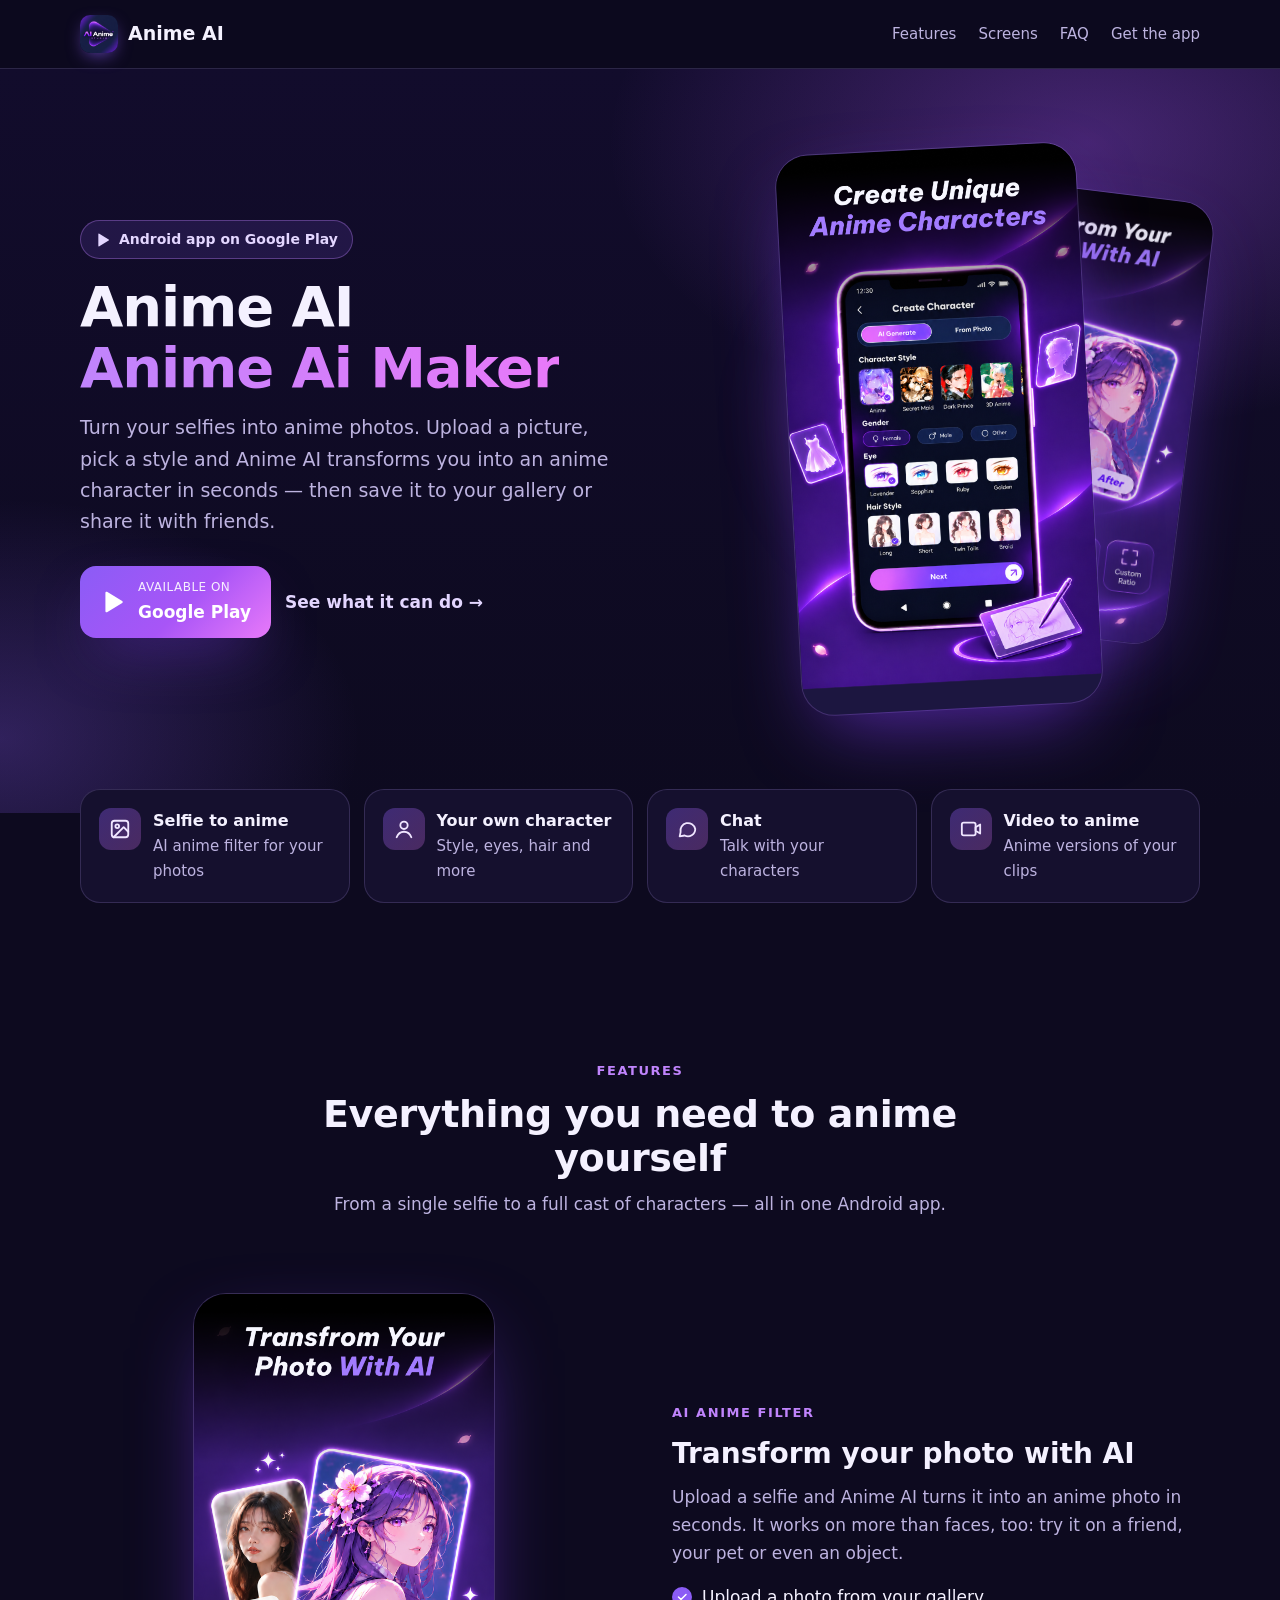
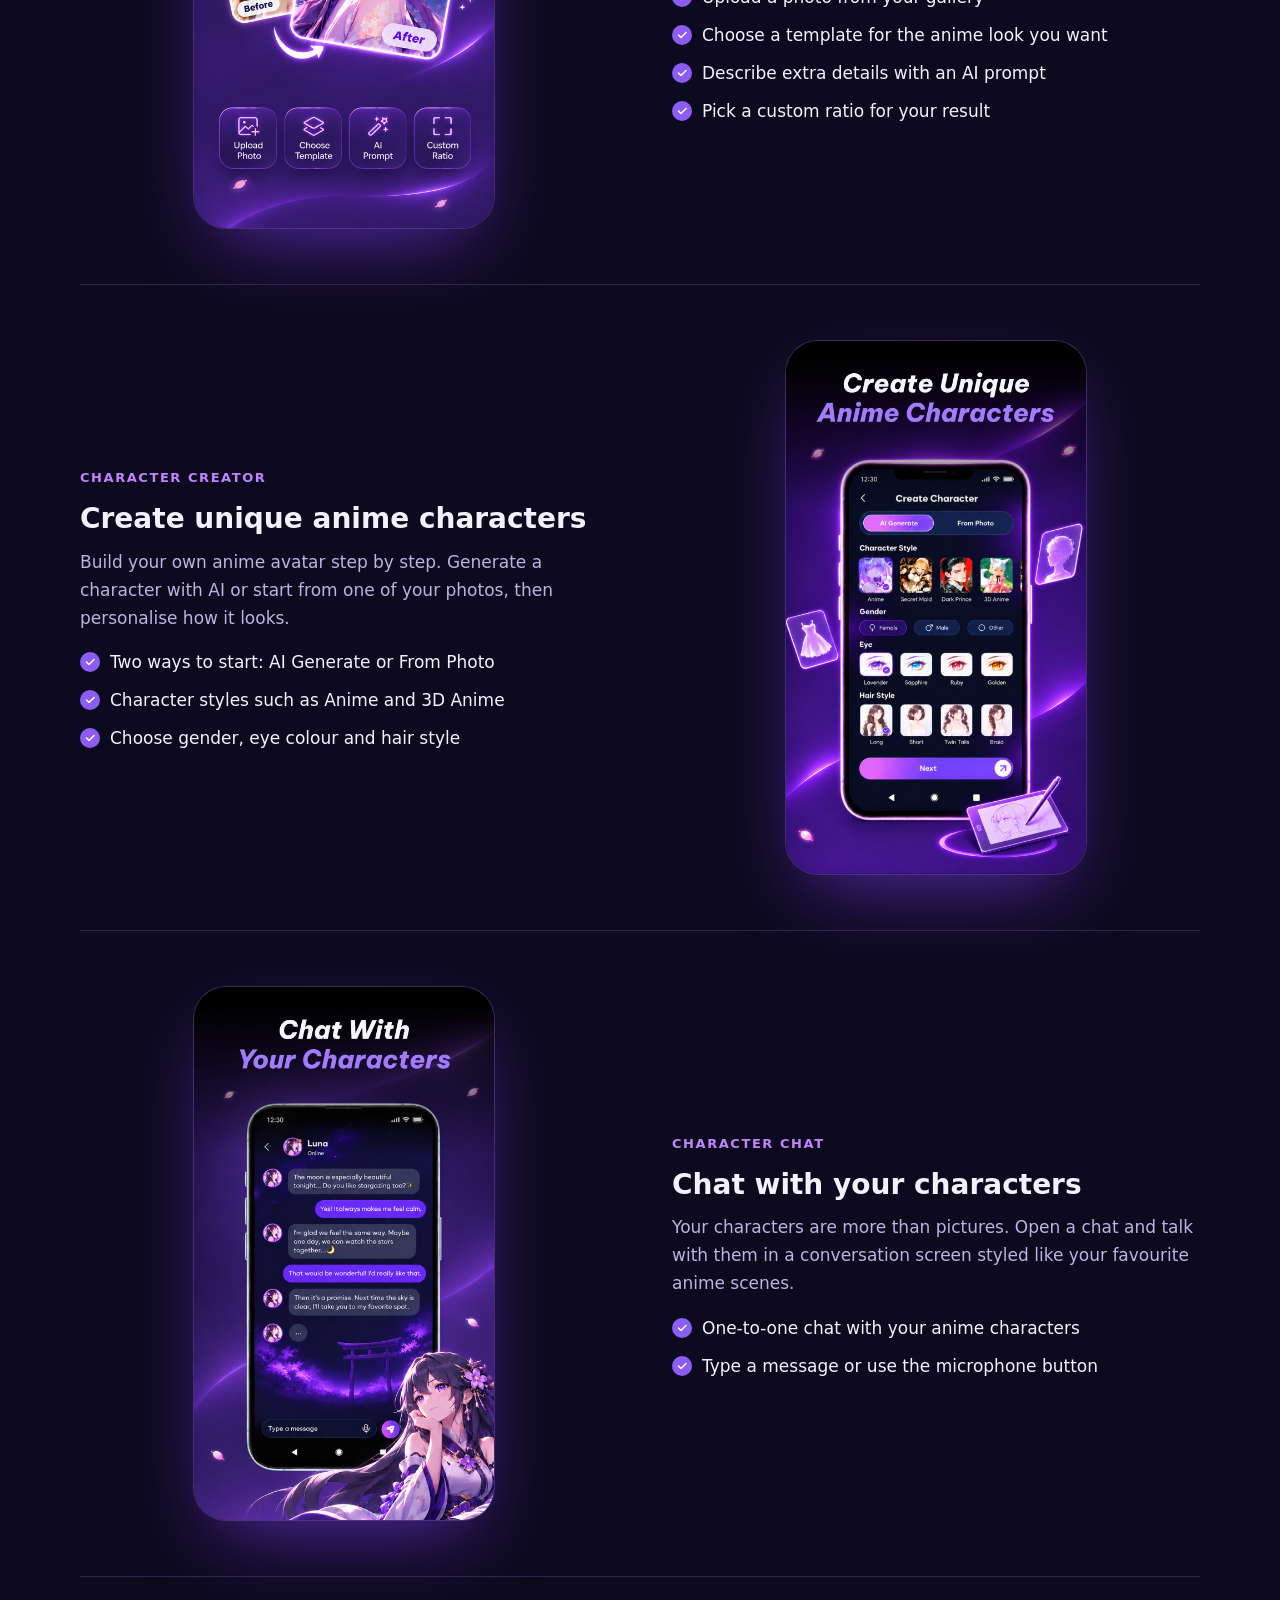
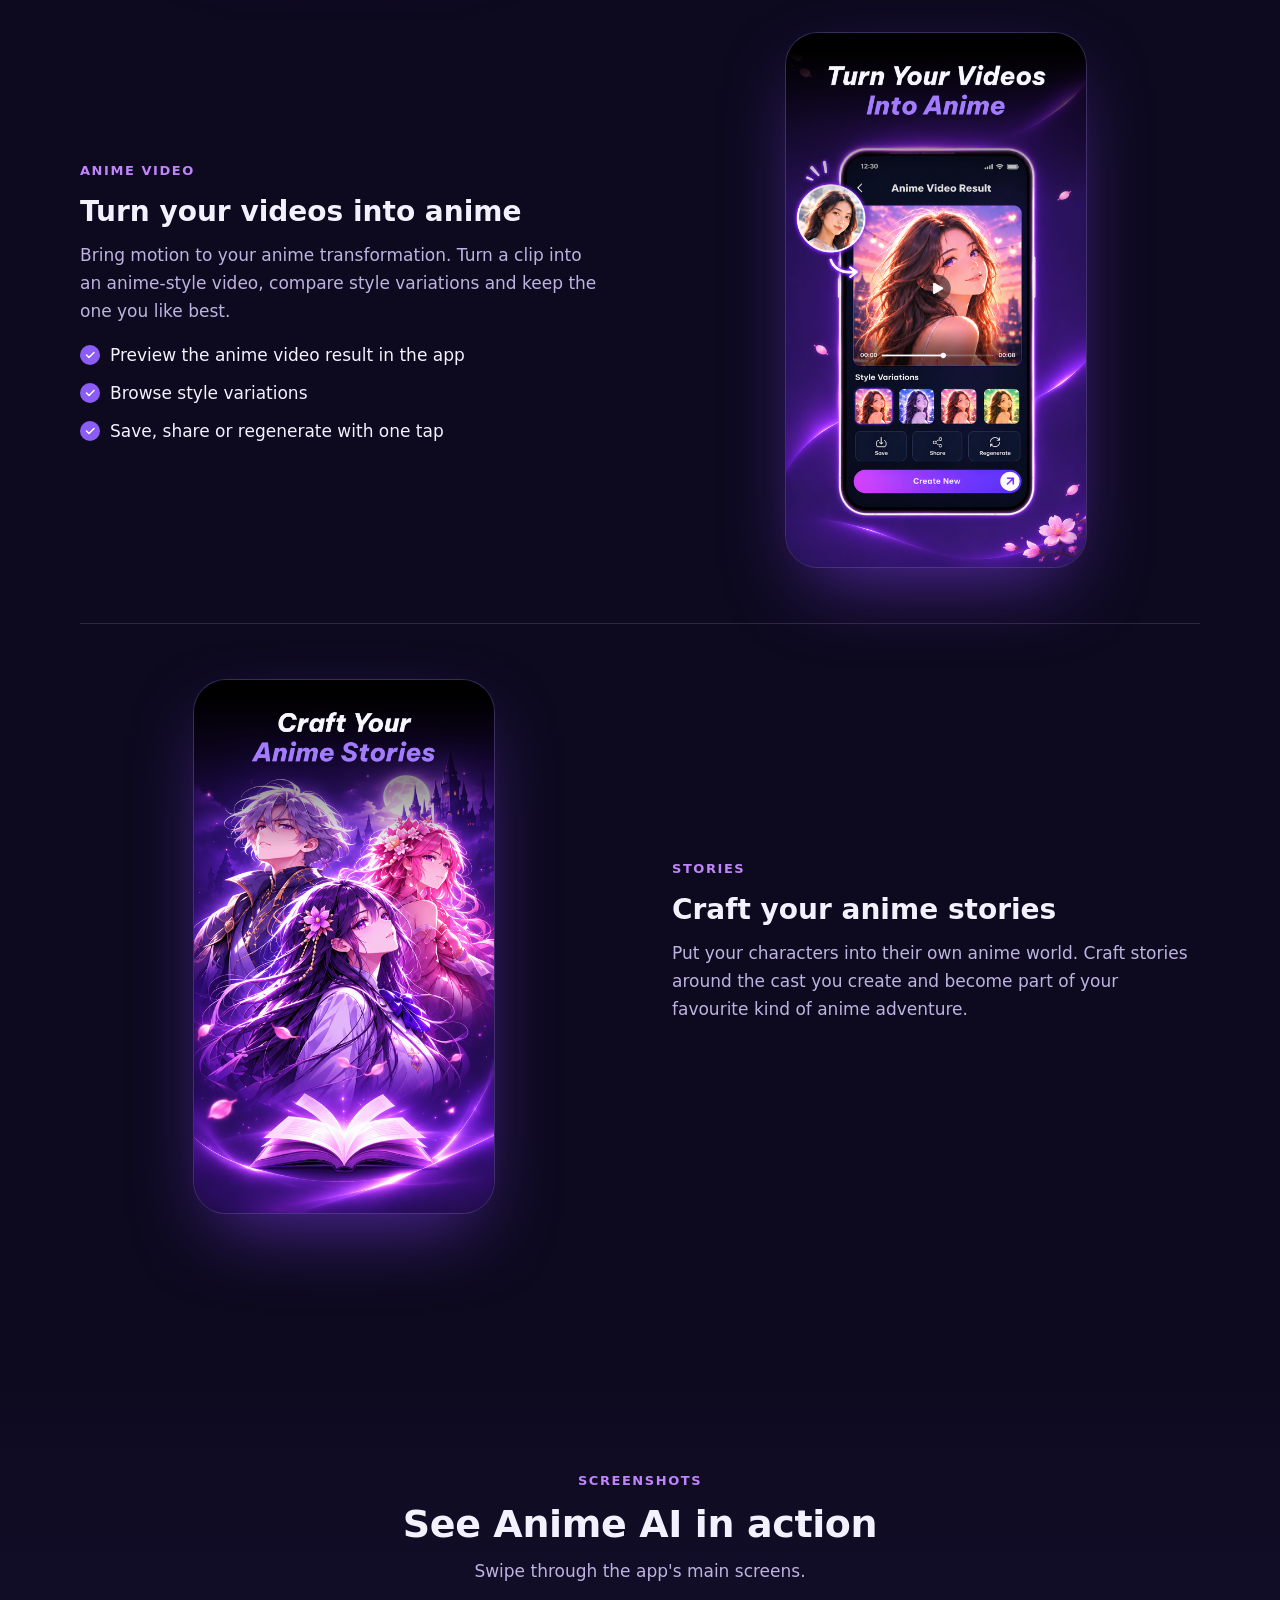
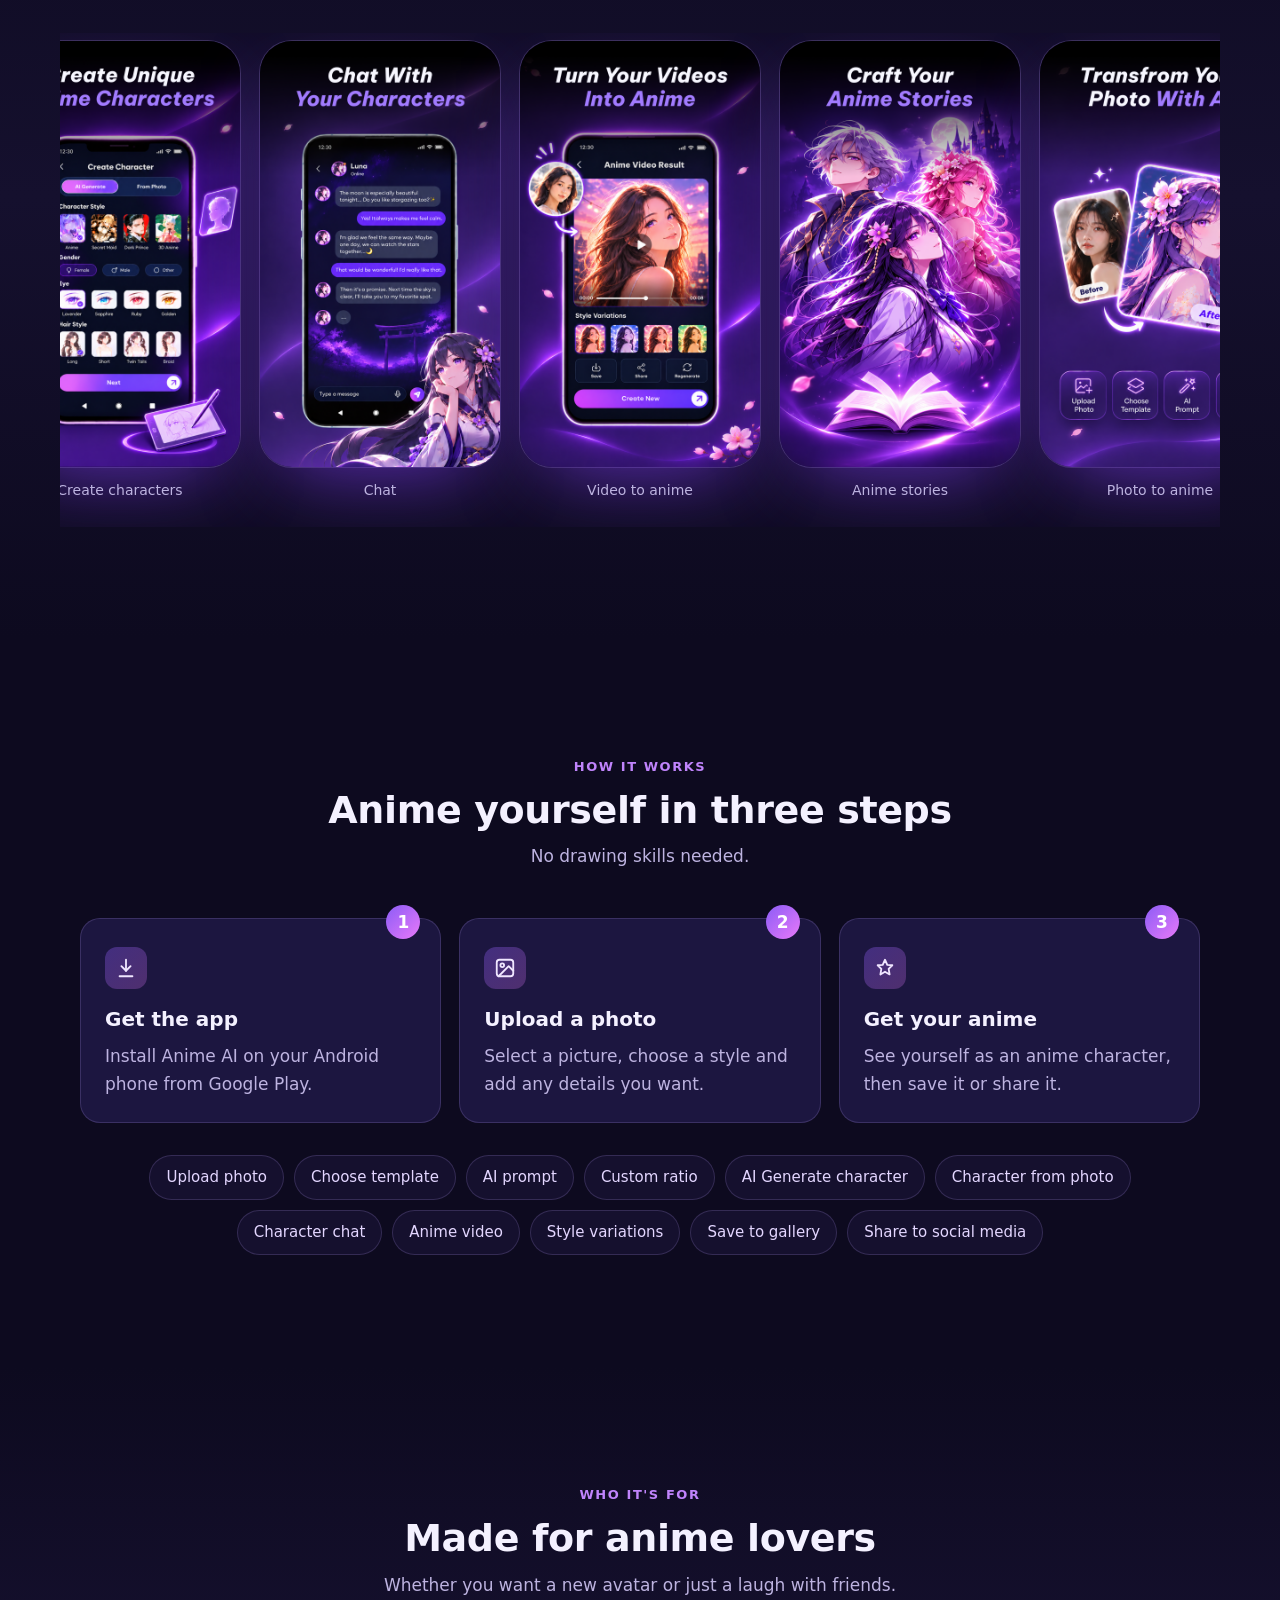
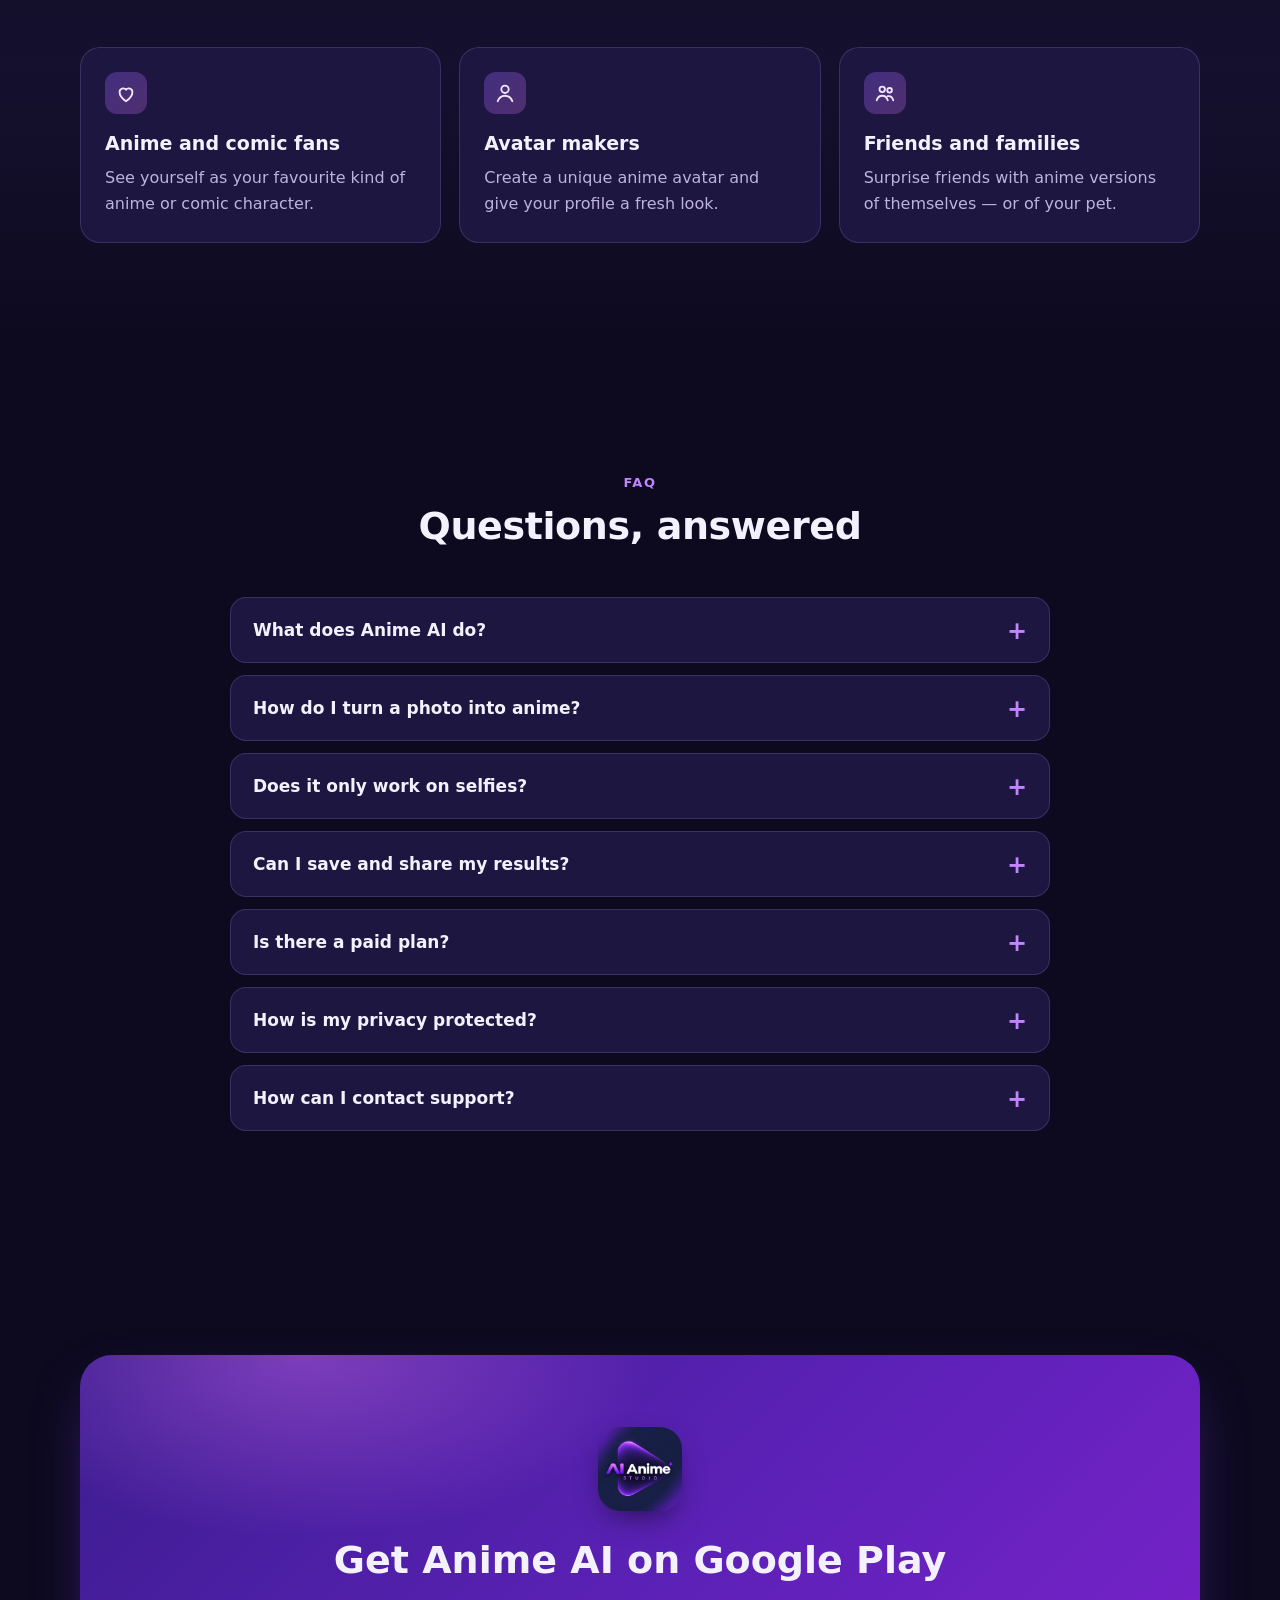
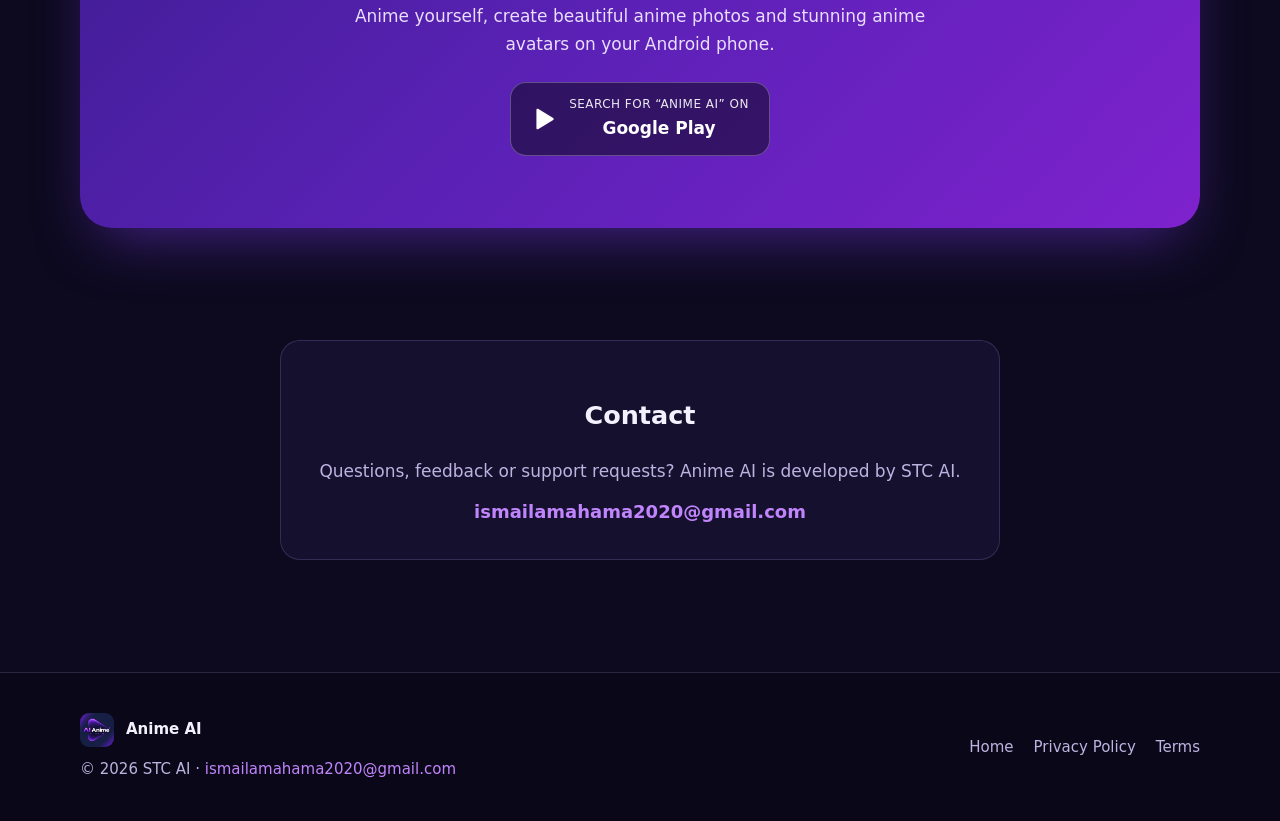
==== commit dc1dd464: "CODE12OPS-1357: Web 592Y: trang giới thiệu, chính sách, điều khoản, app-ads.txt CODE12 run 2ca32f2a-" ====
--- a/index.html
+++ b/index.html
@@ -25,7 +25,7 @@
     "applicationCategory": "MultimediaApplication",
     "description": "Anime AI turns selfies into anime photos. Transform your photos with AI, create unique anime characters, chat with them and turn videos into anime.",
     "image": "assets/img/app-icon.png",
-    "author": { "@type": "Organization", "name": "Mailaima Ai", "email": "ismailamahama2020@gmail.com" }
+    "author": { "@type": "Organization", "name": "STC AI", "email": "ismailamahama2020@gmail.com" }
   }
   </script>
 </head>
@@ -361,7 +361,7 @@
       <div class="container">
         <div class="contact-box">
           <h2>Contact</h2>
-          <p>Questions, feedback or support requests? Anime AI is developed by Mailaima Ai.</p>
+          <p>Questions, feedback or support requests? Anime AI is developed by STC AI.</p>
           <a href="mailto:ismailamahama2020@gmail.com">ismailamahama2020@gmail.com</a>
         </div>
       </div>
@@ -375,7 +375,7 @@
           <img src="assets/img/app-icon.png" alt="" width="34" height="34" loading="lazy">
           <span>Anime AI</span>
         </div>
-        <p style="margin-top:10px">&copy; 2026 Mailaima Ai &middot; <a href="mailto:ismailamahama2020@gmail.com">ismailamahama2020@gmail.com</a></p>
+        <p style="margin-top:10px">&copy; 2026 STC AI &middot; <a href="mailto:ismailamahama2020@gmail.com">ismailamahama2020@gmail.com</a></p>
       </div>
       <nav class="footer-links" aria-label="Footer">
         <a href="index.html">Home</a>
--- a/assets/style.css
+++ b/assets/style.css
@@ -248,6 +248,8 @@
 .legal .meta { color: var(--muted); margin: 0 0 32px; }
 .legal h2 { font-size: 23px; margin: 40px 0 10px; }
 .legal p, .legal li { color: #ddd5f7; }
+.legal h3 { font-size: 18px; margin: 24px 0 6px; }
+.legal .notice { padding: 16px 18px; border-radius: 14px; background: rgba(255,255,255,.05); border: 1px solid rgba(255,255,255,.1); }
 .legal ul { padding-left: 22px; }
 .legal li { margin-bottom: 8px; }
 .legal .toc {
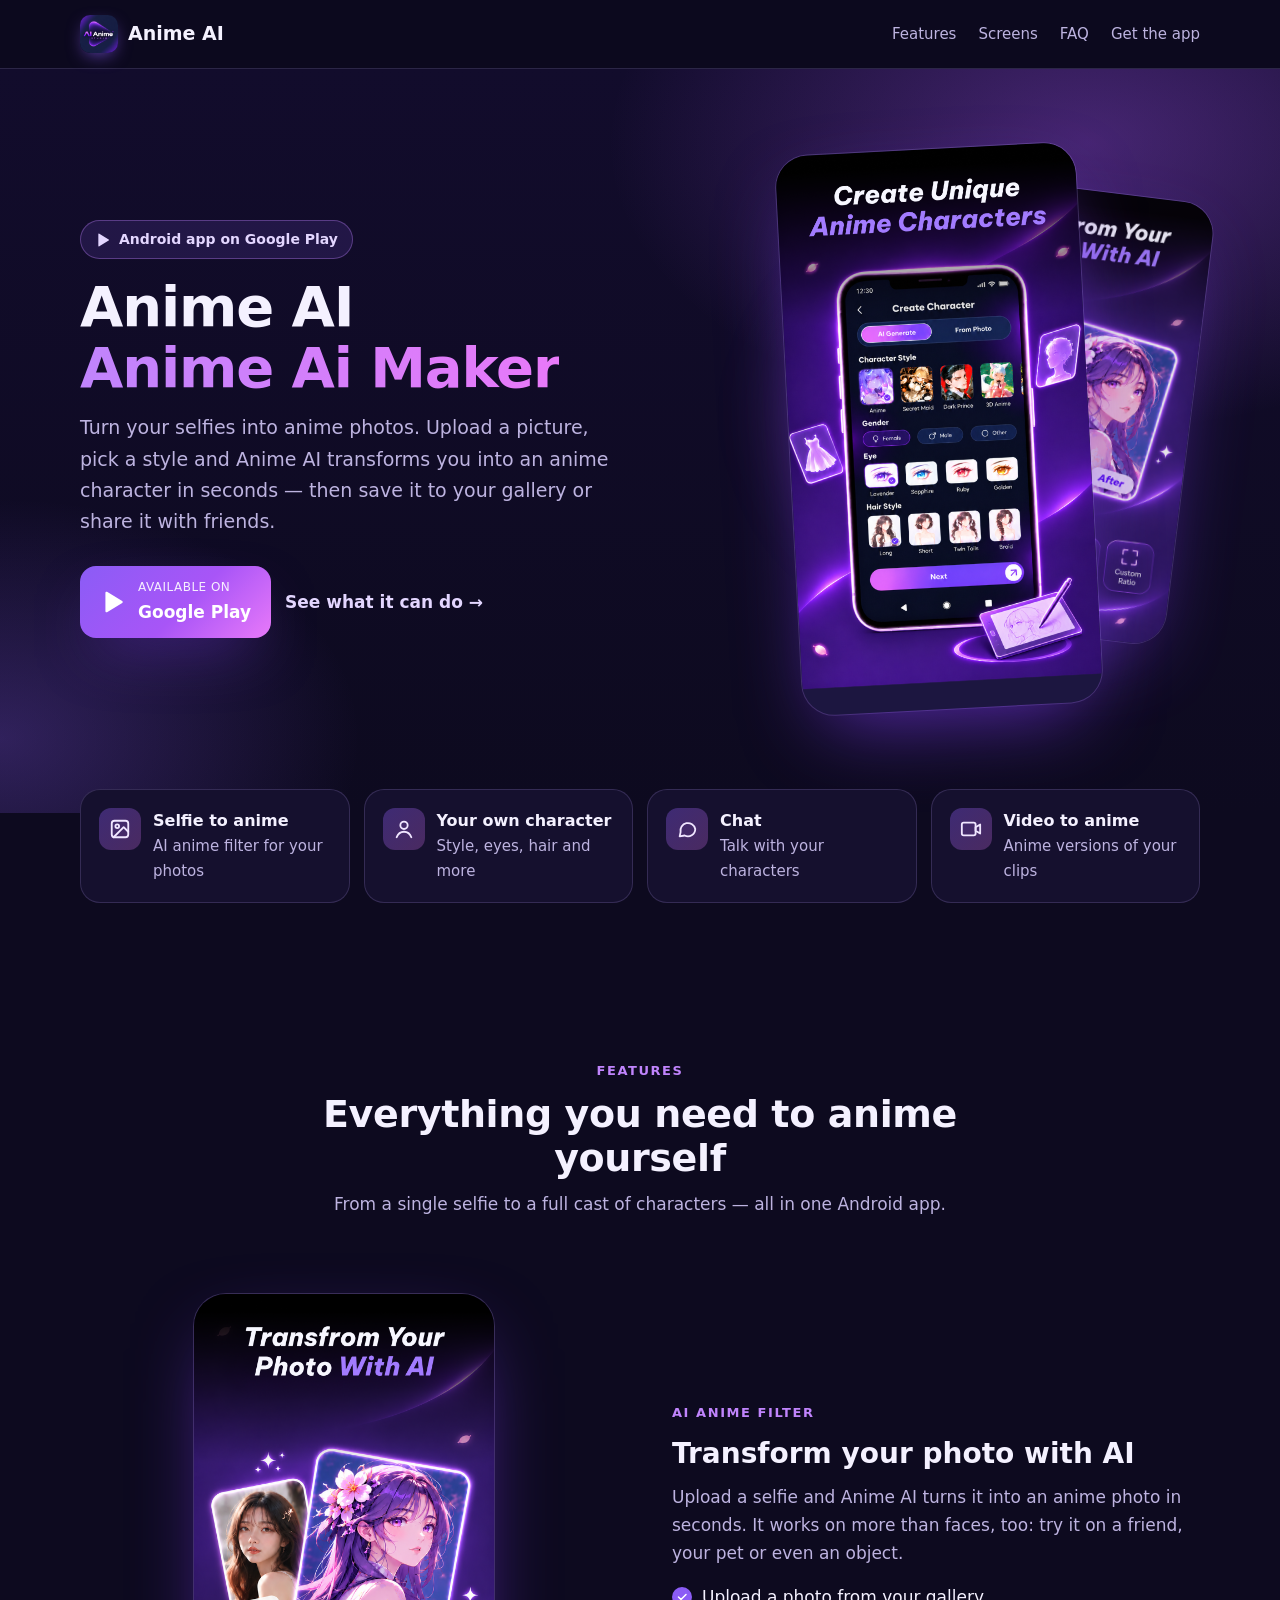
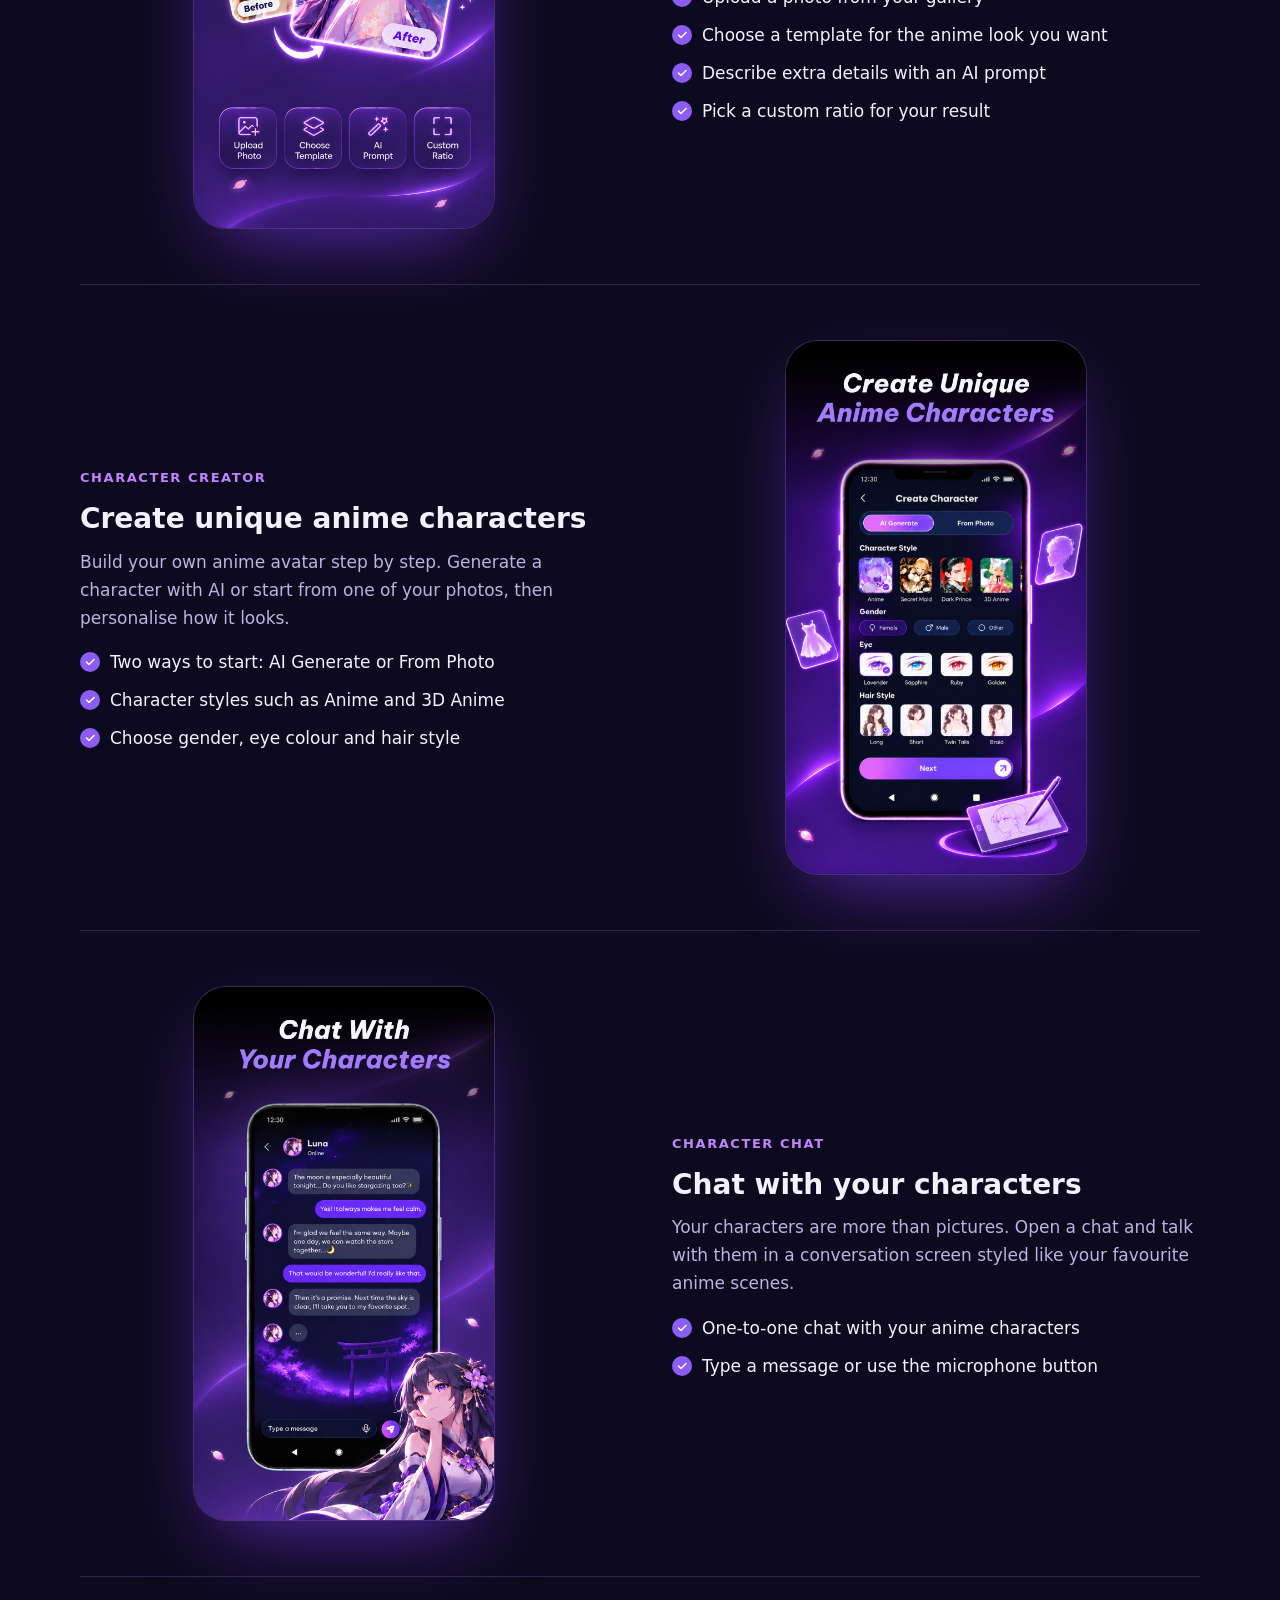
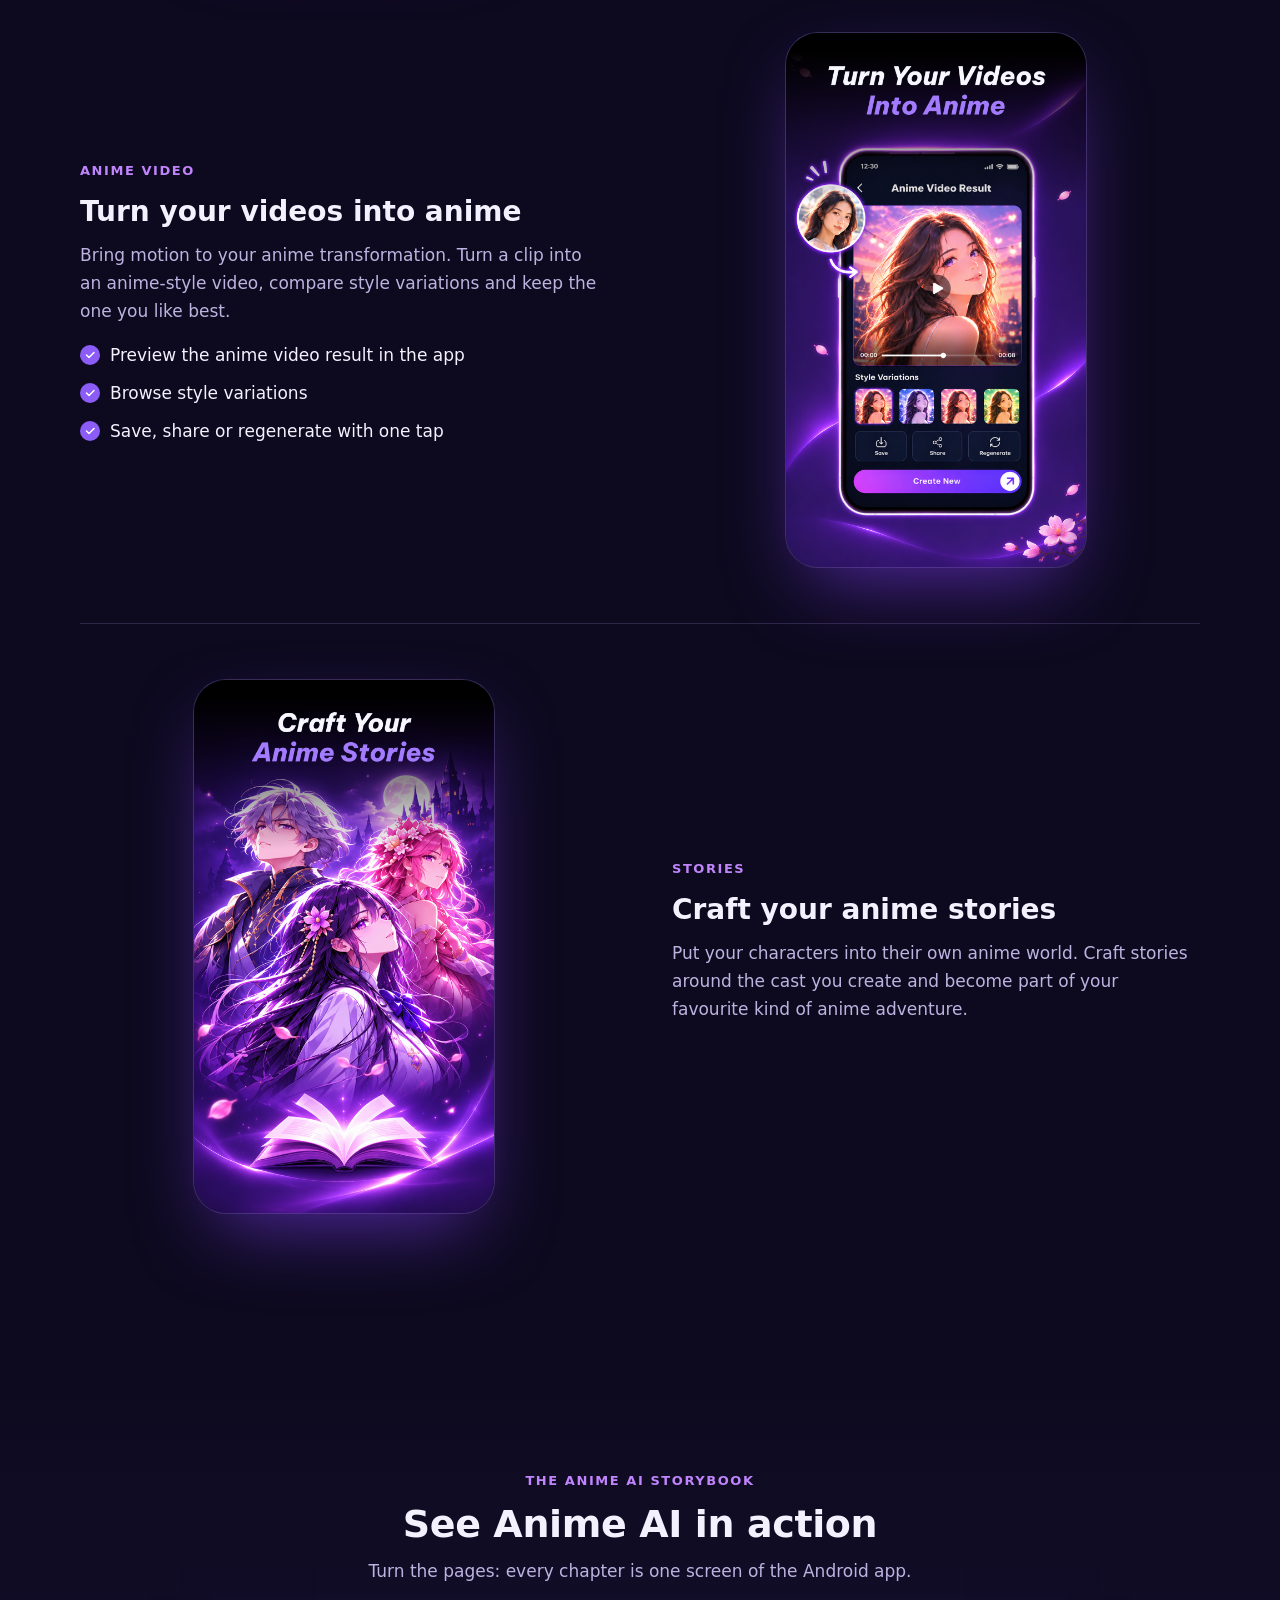
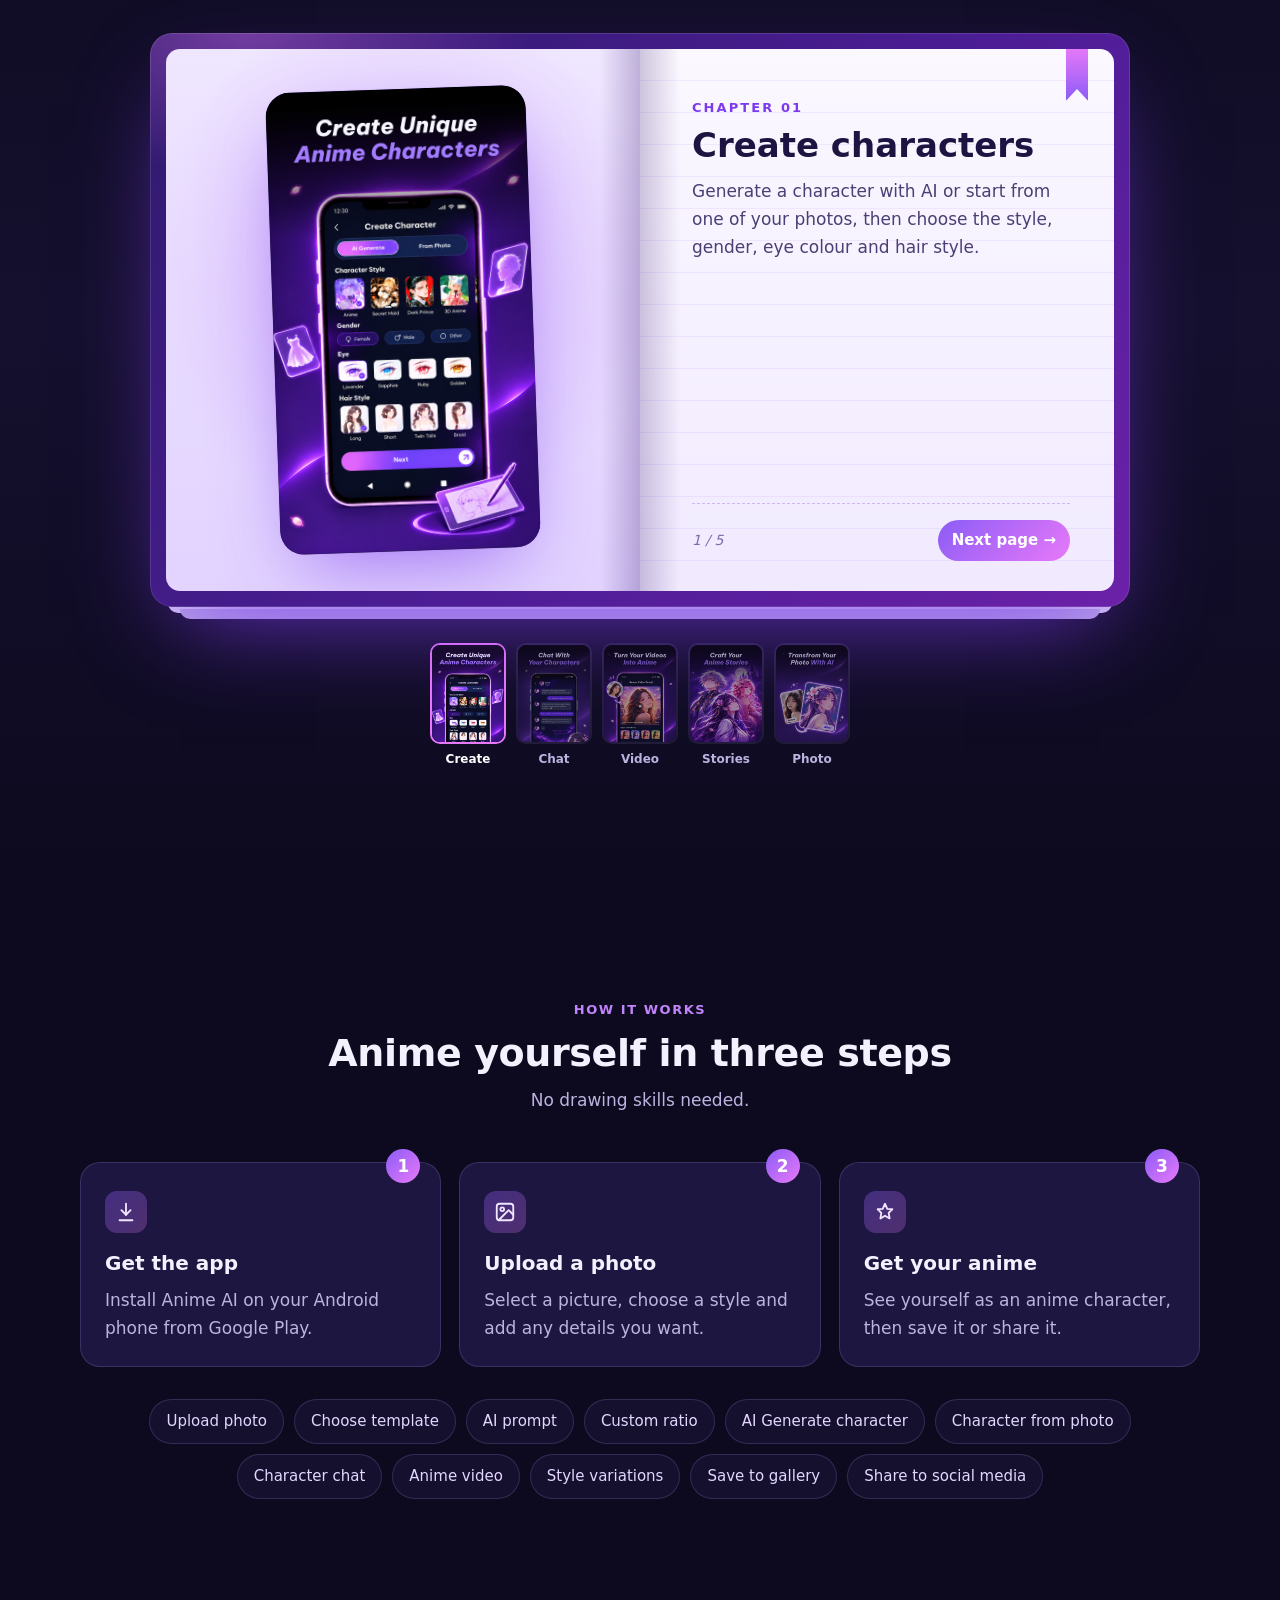
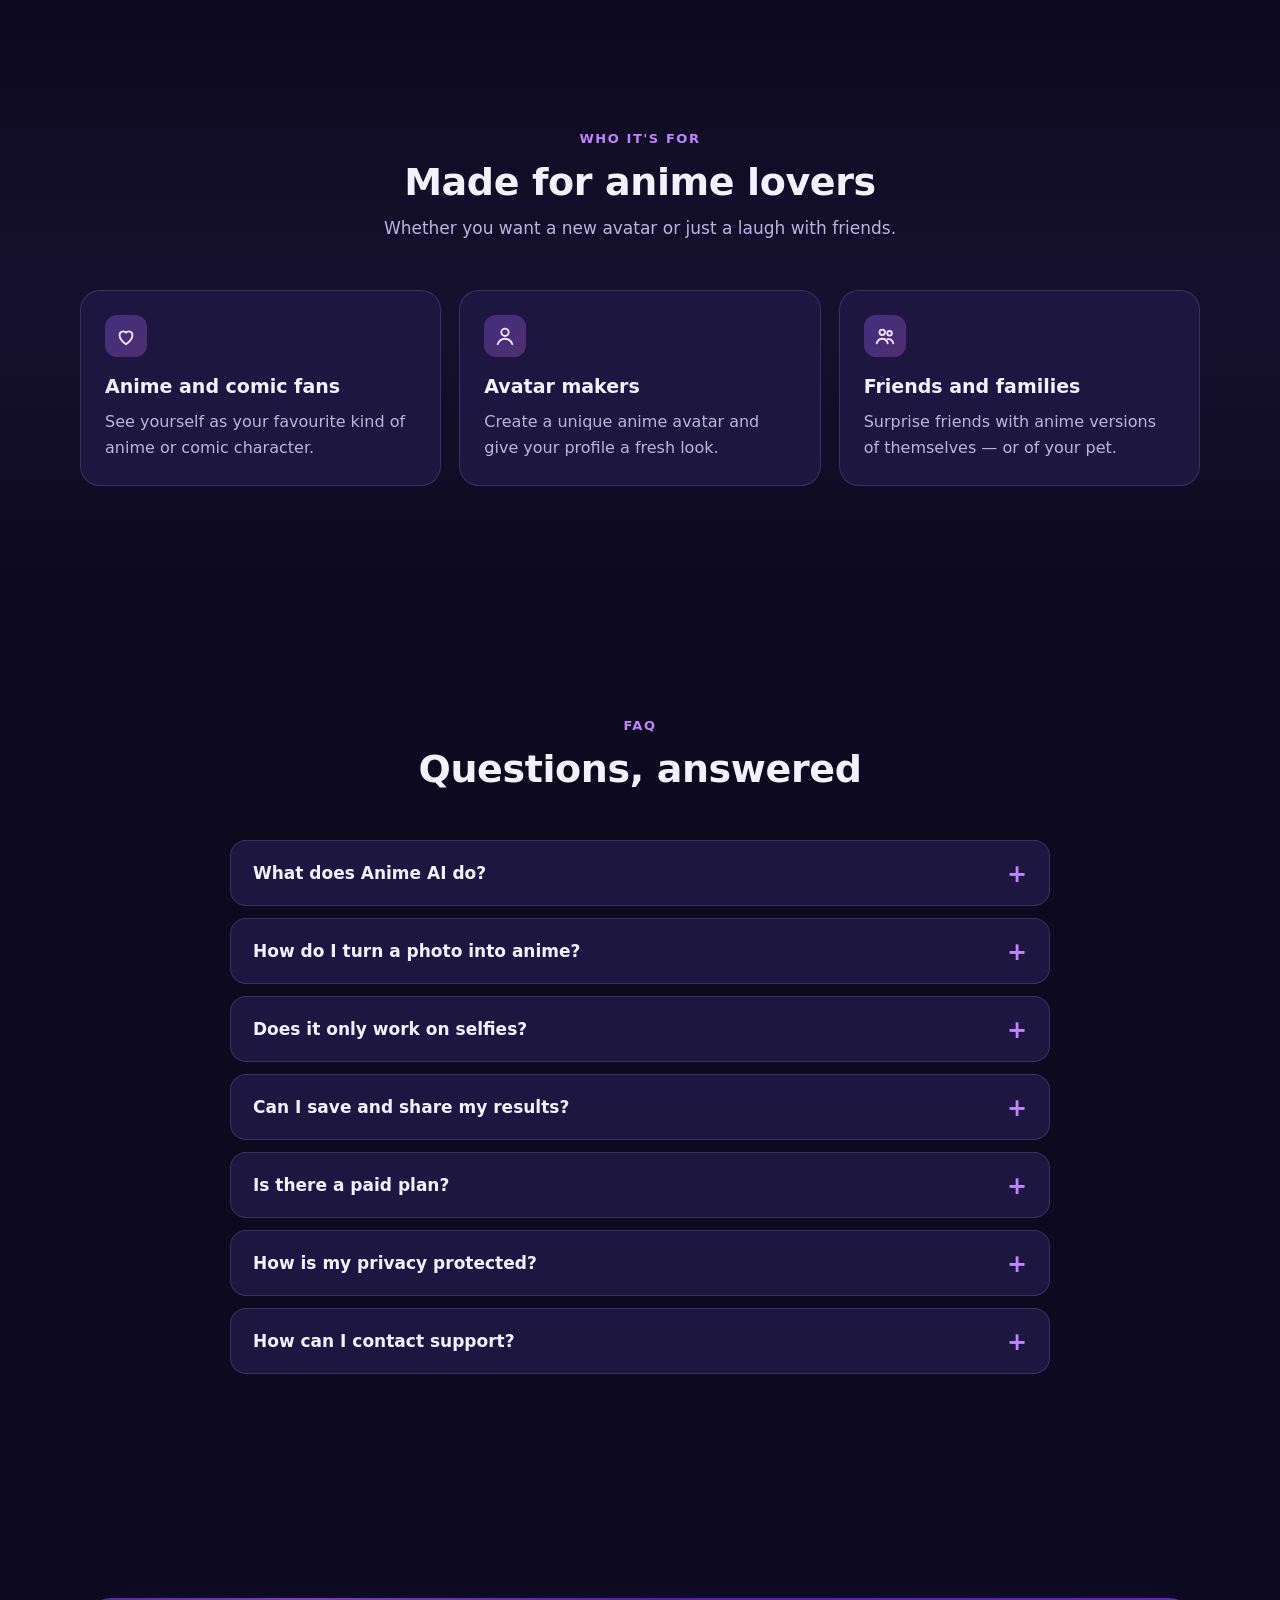
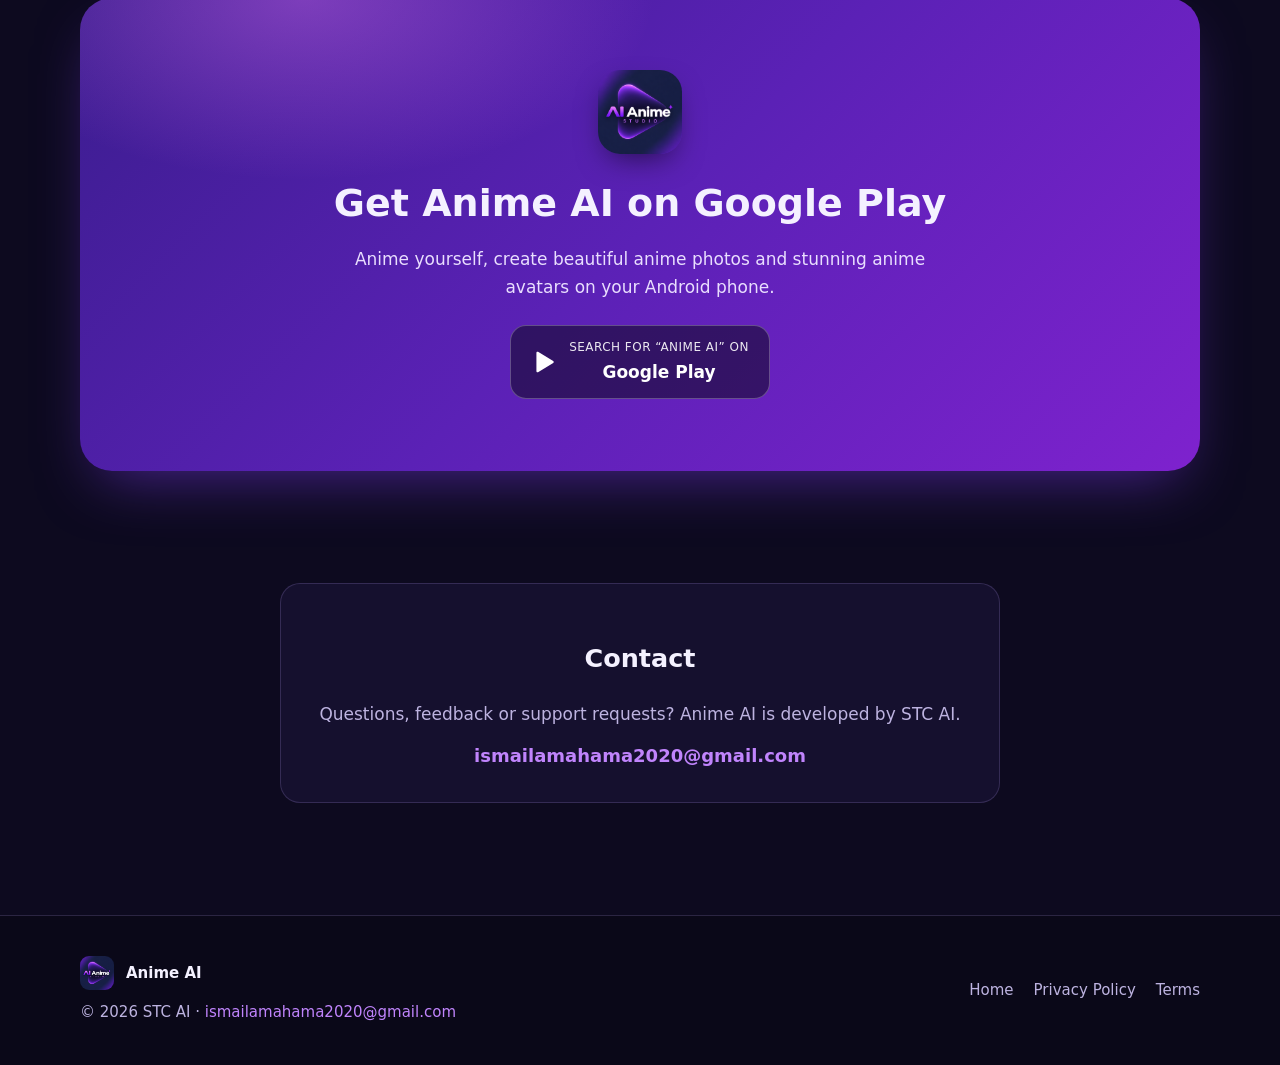
==== commit cfda78cc: "CODE12OPS-1358: Web 592Y: trang giới thiệu, chính sách, điều khoản, app-ads.txt CODE12 run c4f9d3f9-" ====
--- a/index.html
+++ b/index.html
@@ -9,10 +9,12 @@
   <link rel="icon" type="image/png" href="assets/img/app-icon.png">
   <link rel="icon" type="image/svg+xml" href="assets/icon.svg">
   <link rel="apple-touch-icon" href="assets/img/app-icon.png">
+  <link rel="canonical" href="https://anime-aistoreis.vercel.app/">
   <meta property="og:type" content="website">
+  <meta property="og:url" content="https://anime-aistoreis.vercel.app/">
   <meta property="og:title" content="Anime AI — Anime Ai Maker | Android App on Google Play">
   <meta property="og:description" content="Turn selfies into anime photos and create your own anime characters with AI. An Android app on Google Play.">
-  <meta property="og:image" content="assets/img/app-icon.png">
+  <meta property="og:image" content="https://anime-aistoreis.vercel.app/assets/img/app-icon.png">
   <meta name="twitter:card" content="summary">
   <link rel="stylesheet" href="assets/style.css">
   <script type="application/ld+json">
@@ -198,35 +200,110 @@
       </div>
     </section>
 
-    <!-- Gallery -->
+    <!-- Gallery: book gallery (CSS-only page flip, radio-driven; arrow keys switch chapters) -->
     <section class="section alt" id="screens">
       <div class="container">
         <div class="section-head">
-          <span class="eyebrow">Screenshots</span>
+          <span class="eyebrow">The Anime AI storybook</span>
           <h2>See Anime AI in action</h2>
-          <p>Swipe through the app's main screens.</p>
-        </div>
-        <div class="gallery" tabindex="0" aria-label="Anime AI screenshots">
-          <figure>
-            <div class="shot"><img src="assets/img/screenshot-01.png" alt="Create unique anime characters" width="1080" height="1920" loading="lazy"></div>
-            <figcaption>Create characters</figcaption>
-          </figure>
-          <figure>
-            <div class="shot"><img src="assets/img/screenshot-02.png" alt="Chat with your characters" width="1080" height="1920" loading="lazy"></div>
-            <figcaption>Chat</figcaption>
-          </figure>
-          <figure>
-            <div class="shot"><img src="assets/img/screenshot-03.png" alt="Turn your videos into anime" width="1080" height="1920" loading="lazy"></div>
-            <figcaption>Video to anime</figcaption>
-          </figure>
-          <figure>
-            <div class="shot"><img src="assets/img/screenshot-04.png" alt="Craft your anime stories" width="1080" height="1920" loading="lazy"></div>
-            <figcaption>Anime stories</figcaption>
-          </figure>
-          <figure>
-            <div class="shot"><img src="assets/img/screenshot-05.png" alt="Transform your photo with AI" width="1080" height="1920" loading="lazy"></div>
-            <figcaption>Photo to anime</figcaption>
-          </figure>
+          <p>Turn the pages: every chapter is one screen of the Android app.</p>
+        </div>
+
+        <div class="bookshelf">
+          <input class="book-radio" type="radio" name="book-page" id="bk-1" checked aria-label="Chapter 1: Create characters">
+          <input class="book-radio" type="radio" name="book-page" id="bk-2" aria-label="Chapter 2: Chat">
+          <input class="book-radio" type="radio" name="book-page" id="bk-3" aria-label="Chapter 3: Video to anime">
+          <input class="book-radio" type="radio" name="book-page" id="bk-4" aria-label="Chapter 4: Anime stories">
+          <input class="book-radio" type="radio" name="book-page" id="bk-5" aria-label="Chapter 5: Photo to anime">
+
+          <div class="book" role="group" aria-label="Anime AI screenshot book">
+            <article class="spread spread-1">
+              <div class="page page-left">
+                <div class="shot"><img src="assets/img/screenshot-01.png" alt="Create Character screen in Anime AI with AI Generate and From Photo tabs, character styles, gender, eye and hair style choices" width="1080" height="1920" loading="lazy"></div>
+              </div>
+              <div class="page page-right">
+                <span class="chapter">Chapter 01</span>
+                <h3>Create characters</h3>
+                <p>Generate a character with AI or start from one of your photos, then choose the style, gender, eye colour and hair style.</p>
+                <div class="page-nav">
+                  <span class="page-no">1 / 5</span>
+                  <label for="bk-2" class="turn next">Next page <span aria-hidden="true">→</span></label>
+                </div>
+              </div>
+            </article>
+
+            <article class="spread spread-2">
+              <div class="page page-left">
+                <div class="shot"><img src="assets/img/screenshot-02.png" alt="Chat screen in Anime AI showing a conversation with an anime character named Luna" width="1080" height="1920" loading="lazy"></div>
+              </div>
+              <div class="page page-right">
+                <span class="chapter">Chapter 02</span>
+                <h3>Chat</h3>
+                <p>Open a chat and talk with your anime characters. Type a message or use the microphone button.</p>
+                <div class="page-nav">
+                  <label for="bk-1" class="turn prev"><span aria-hidden="true">←</span> Back</label>
+                  <span class="page-no">2 / 5</span>
+                  <label for="bk-3" class="turn next">Next page <span aria-hidden="true">→</span></label>
+                </div>
+              </div>
+            </article>
+
+            <article class="spread spread-3">
+              <div class="page page-left">
+                <div class="shot"><img src="assets/img/screenshot-03.png" alt="Anime Video Result screen in Anime AI with style variations and Save, Share and Regenerate buttons" width="1080" height="1920" loading="lazy"></div>
+              </div>
+              <div class="page page-right">
+                <span class="chapter">Chapter 03</span>
+                <h3>Video to anime</h3>
+                <p>Turn a clip into an anime-style video, browse style variations, then save, share or regenerate with one tap.</p>
+                <div class="page-nav">
+                  <label for="bk-2" class="turn prev"><span aria-hidden="true">←</span> Back</label>
+                  <span class="page-no">3 / 5</span>
+                  <label for="bk-4" class="turn next">Next page <span aria-hidden="true">→</span></label>
+                </div>
+              </div>
+            </article>
+
+            <article class="spread spread-4">
+              <div class="page page-left">
+                <div class="shot"><img src="assets/img/screenshot-04.png" alt="Anime-style illustration of three characters above an open glowing book, representing anime stories in Anime AI" width="1080" height="1920" loading="lazy"></div>
+              </div>
+              <div class="page page-right">
+                <span class="chapter">Chapter 04</span>
+                <h3>Anime stories</h3>
+                <p>Put your characters into their own anime world and craft stories around the cast you create.</p>
+                <div class="page-nav">
+                  <label for="bk-3" class="turn prev"><span aria-hidden="true">←</span> Back</label>
+                  <span class="page-no">4 / 5</span>
+                  <label for="bk-5" class="turn next">Next page <span aria-hidden="true">→</span></label>
+                </div>
+              </div>
+            </article>
+
+            <article class="spread spread-5">
+              <div class="page page-left">
+                <div class="shot"><img src="assets/img/screenshot-05.png" alt="Anime AI turning a portrait photo into an anime illustration, with Upload Photo, Choose Template, AI Prompt and Custom Ratio options" width="1080" height="1920" loading="lazy"></div>
+              </div>
+              <div class="page page-right">
+                <span class="chapter">Chapter 05</span>
+                <h3>Photo to anime</h3>
+                <p>Upload a selfie, choose a template, describe extra details with an AI prompt and get your anime photo in seconds.</p>
+                <div class="page-nav">
+                  <label for="bk-4" class="turn prev"><span aria-hidden="true">←</span> Back</label>
+                  <span class="page-no">5 / 5</span>
+                  <label for="bk-1" class="turn next">Start again <span aria-hidden="true">↺</span></label>
+                </div>
+              </div>
+            </article>
+          </div>
+
+          <nav class="book-tabs" aria-label="Book chapters">
+            <label for="bk-1"><img src="assets/img/screenshot-01.png" alt="" width="1080" height="1920" loading="lazy"><span>Create</span></label>
+            <label for="bk-2"><img src="assets/img/screenshot-02.png" alt="" width="1080" height="1920" loading="lazy"><span>Chat</span></label>
+            <label for="bk-3"><img src="assets/img/screenshot-03.png" alt="" width="1080" height="1920" loading="lazy"><span>Video</span></label>
+            <label for="bk-4"><img src="assets/img/screenshot-04.png" alt="" width="1080" height="1920" loading="lazy"><span>Stories</span></label>
+            <label for="bk-5"><img src="assets/img/screenshot-05.png" alt="" width="1080" height="1920" loading="lazy"><span>Photo</span></label>
+          </nav>
         </div>
       </div>
     </section>
--- a/assets/style.css
+++ b/assets/style.css
@@ -165,14 +165,102 @@
   background: var(--brand) url("data:image/svg+xml,%3Csvg xmlns='http://www.w3.org/2000/svg' viewBox='0 0 24 24' fill='none' stroke='white' stroke-width='3' stroke-linecap='round' stroke-linejoin='round'%3E%3Cpath d='M5 12l5 5L20 7'/%3E%3C/svg%3E") center / 12px no-repeat;
 }
 
-/* Gallery */
-.gallery {
-  display: flex; gap: 20px; overflow-x: auto; scroll-snap-type: x mandatory;
-  padding: 8px 20px 24px; margin: 0 -20px;
-  scrollbar-color: var(--brand) transparent;
-}
-.gallery figure { flex: 0 0 68%; max-width: 260px; margin: 0; scroll-snap-align: center; }
-.gallery figcaption { text-align: center; color: var(--muted); font-size: 14px; margin-top: 12px; }
+/* Gallery — book gallery: an open storybook, one chapter (spread) per screenshot.
+   CSS-only: hidden radios drive which spread is shown; labels turn the pages. */
+.bookshelf { position: relative; max-width: 980px; margin: 0 auto; perspective: 2200px; }
+.book-radio {
+  position: absolute; width: 1px; height: 1px; margin: -1px; padding: 0; border: 0;
+  overflow: hidden; clip: rect(0 0 0 0); clip-path: inset(50%); white-space: nowrap;
+}
+.book {
+  position: relative; padding: 12px; border-radius: 22px;
+  background:
+    radial-gradient(400px 200px at 10% 0%, rgba(232, 121, 249, 0.35), transparent 70%),
+    linear-gradient(135deg, #2e1a6b 0%, #4c1d95 55%, #6b21a8 100%);
+  box-shadow: 0 40px 90px -30px rgba(124, 58, 237, 0.8), inset 0 0 0 1px rgba(255, 255, 255, 0.12);
+}
+/* page-stack edges under the cover */
+.book::before, .book::after {
+  content: ""; position: absolute; left: 18px; right: 18px; height: 10px; z-index: -1;
+  border-radius: 0 0 14px 14px; background: #d9ccf5;
+}
+.book::before { bottom: -6px; }
+.book::after { bottom: -12px; left: 30px; right: 30px; background: #b8a6e6; }
+.book-radio:focus-visible ~ .book { outline: 2px solid var(--brand-2); outline-offset: 6px; }
+
+.spread {
+  display: none; grid-template-columns: 1fr; border-radius: 14px; overflow: hidden;
+  transform-style: preserve-3d;
+}
+#bk-1:checked ~ .book .spread-1,
+#bk-2:checked ~ .book .spread-2,
+#bk-3:checked ~ .book .spread-3,
+#bk-4:checked ~ .book .spread-4,
+#bk-5:checked ~ .book .spread-5 { display: grid; }
+
+.page { position: relative; color: #2a1f4d; }
+.page-left {
+  display: grid; place-items: center; padding: 28px 24px;
+  background:
+    radial-gradient(circle at 50% 40%, rgba(168, 85, 247, 0.28), transparent 65%),
+    linear-gradient(180deg, #efe6ff 0%, #e2d3ff 100%);
+  animation: pageFade 0.5s ease both;
+}
+.page-left .shot { width: 100%; max-width: 230px; border-radius: 24px; transform: rotate(-2deg); }
+.page-right {
+  display: flex; flex-direction: column; padding: 30px 26px 22px;
+  background:
+    repeating-linear-gradient(180deg, transparent 0 31px, rgba(124, 58, 237, 0.08) 31px 32px),
+    linear-gradient(180deg, #fbf8ff 0%, #f1eaff 100%);
+  transform-origin: top center; animation: pageTurnY 0.6s cubic-bezier(0.2, 0.7, 0.2, 1) both;
+}
+/* ribbon bookmark */
+.page-right::before {
+  content: ""; position: absolute; top: -2px; right: 26px; width: 22px; height: 54px;
+  background: linear-gradient(180deg, var(--brand-3), var(--brand));
+  clip-path: polygon(0 0, 100% 0, 100% 100%, 50% 78%, 0 100%);
+}
+.chapter { color: #7c3aed; font-weight: 800; font-size: 13px; letter-spacing: 0.16em; text-transform: uppercase; }
+.page-right h3 { font-size: 28px; line-height: 1.15; margin: 8px 0 12px; color: #1e1442; }
+.page-right p { margin: 0 0 20px; color: #4b3f74; }
+.page-nav {
+  margin-top: auto; display: flex; align-items: center; gap: 12px; flex-wrap: wrap;
+  padding-top: 16px; border-top: 1px dashed rgba(124, 58, 237, 0.3);
+}
+.page-no { color: #7a6ca8; font-size: 14px; font-style: italic; }
+.turn {
+  cursor: pointer; user-select: none; font-weight: 700; font-size: 15px;
+  padding: 8px 14px; border-radius: 999px; transition: filter 0.2s ease, transform 0.2s ease;
+}
+.turn.next { margin-left: auto; color: #fff; background: linear-gradient(135deg, var(--brand), var(--brand-3)); }
+.turn.prev { color: #5b21b6; background: rgba(124, 58, 237, 0.1); }
+.turn:hover { filter: brightness(1.08); transform: translateY(-1px); }
+
+.book-tabs { display: flex; justify-content: center; gap: 10px; margin-top: 36px; flex-wrap: wrap; }
+.book-tabs label {
+  cursor: pointer; display: grid; justify-items: center; gap: 6px; width: 62px;
+  color: var(--muted); font-size: 12px; font-weight: 600; transition: color 0.2s ease, transform 0.2s ease;
+}
+.book-tabs img {
+  width: 100%; aspect-ratio: 3 / 4; object-fit: cover; object-position: top; border-radius: 10px;
+  border: 2px solid var(--line); opacity: 0.6; transition: opacity 0.2s ease, border-color 0.2s ease;
+}
+.book-tabs label:hover { color: #fff; transform: translateY(-2px); }
+.book-tabs label:hover img { opacity: 0.9; }
+#bk-1:checked ~ .book-tabs label[for="bk-1"],
+#bk-2:checked ~ .book-tabs label[for="bk-2"],
+#bk-3:checked ~ .book-tabs label[for="bk-3"],
+#bk-4:checked ~ .book-tabs label[for="bk-4"],
+#bk-5:checked ~ .book-tabs label[for="bk-5"] { color: #fff; }
+#bk-1:checked ~ .book-tabs label[for="bk-1"] img,
+#bk-2:checked ~ .book-tabs label[for="bk-2"] img,
+#bk-3:checked ~ .book-tabs label[for="bk-3"] img,
+#bk-4:checked ~ .book-tabs label[for="bk-4"] img,
+#bk-5:checked ~ .book-tabs label[for="bk-5"] img { opacity: 1; border-color: var(--brand-3); }
+
+@keyframes pageFade { from { opacity: 0; } to { opacity: 1; } }
+@keyframes pageTurnY { from { opacity: 0.2; transform: rotateX(-75deg); } to { opacity: 1; transform: none; } }
+@keyframes pageTurnX { from { opacity: 0.2; transform: rotateY(-100deg); } to { opacity: 1; transform: none; } }
 
 /* Steps */
 .steps { list-style: none; margin: 0; padding: 0; display: grid; gap: 18px; counter-reset: step; }
@@ -248,8 +336,6 @@
 .legal .meta { color: var(--muted); margin: 0 0 32px; }
 .legal h2 { font-size: 23px; margin: 40px 0 10px; }
 .legal p, .legal li { color: #ddd5f7; }
-.legal h3 { font-size: 18px; margin: 24px 0 6px; }
-.legal .notice { padding: 16px 18px; border-radius: 14px; background: rgba(255,255,255,.05); border: 1px solid rgba(255,255,255,.1); }
 .legal ul { padding-left: 22px; }
 .legal li { margin-bottom: 8px; }
 .legal .toc {
@@ -294,7 +380,19 @@
   .feature.reverse .feature-media { order: 2; }
   .steps { grid-template-columns: repeat(3, 1fr); }
   .cards { grid-template-columns: repeat(3, 1fr); }
-  .gallery figure { flex-basis: 240px; }
+  .book { padding: 16px; }
+  .spread { grid-template-columns: 1fr 1fr; }
+  .page-left { padding: 40px 32px; }
+  .page-left .shot { max-width: 260px; }
+  /* spine: shadow on the inner edges of both pages */
+  .page-left::after, .page-right::after {
+    content: ""; position: absolute; top: 0; bottom: 0; width: 40px; pointer-events: none;
+  }
+  .page-left::after { right: 0; background: linear-gradient(90deg, transparent, rgba(46, 16, 101, 0.25)); }
+  .page-right::after { left: 0; background: linear-gradient(270deg, transparent, rgba(46, 16, 101, 0.22)); }
+  .page-right { padding: 48px 44px 30px 52px; transform-origin: left center; animation-name: pageTurnX; }
+  .page-right h3 { font-size: 34px; }
+  .book-tabs label { width: 76px; }
   .site-footer .container { grid-template-columns: 1fr auto; align-items: center; }
   .cta { padding: 72px 40px; }
   .cta h2 { font-size: 38px; }
@@ -305,7 +403,6 @@
   .hero h1 { font-size: 56px; }
   .hero-visual { min-height: 560px; }
   .section { padding: 112px 0; }
-  .gallery { justify-content: center; }
 }
 
 @media (prefers-reduced-motion: reduce) {
